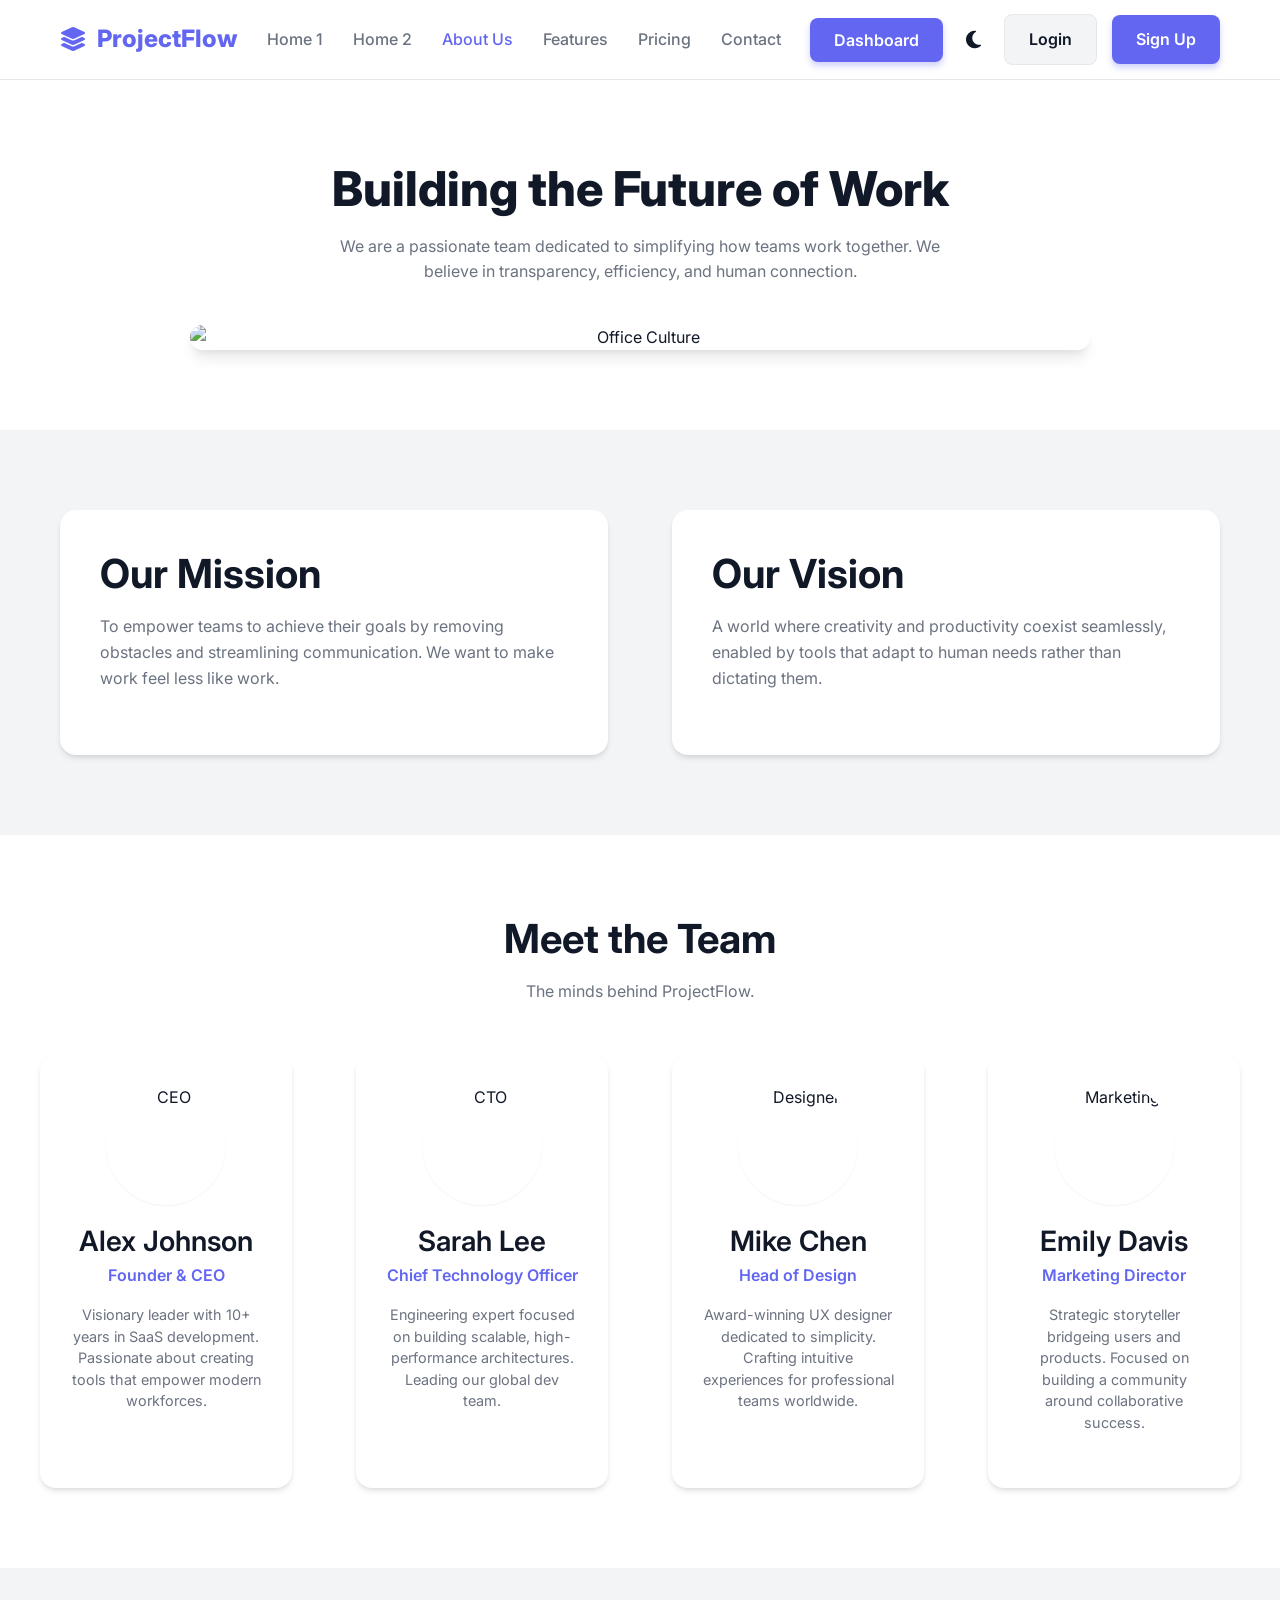
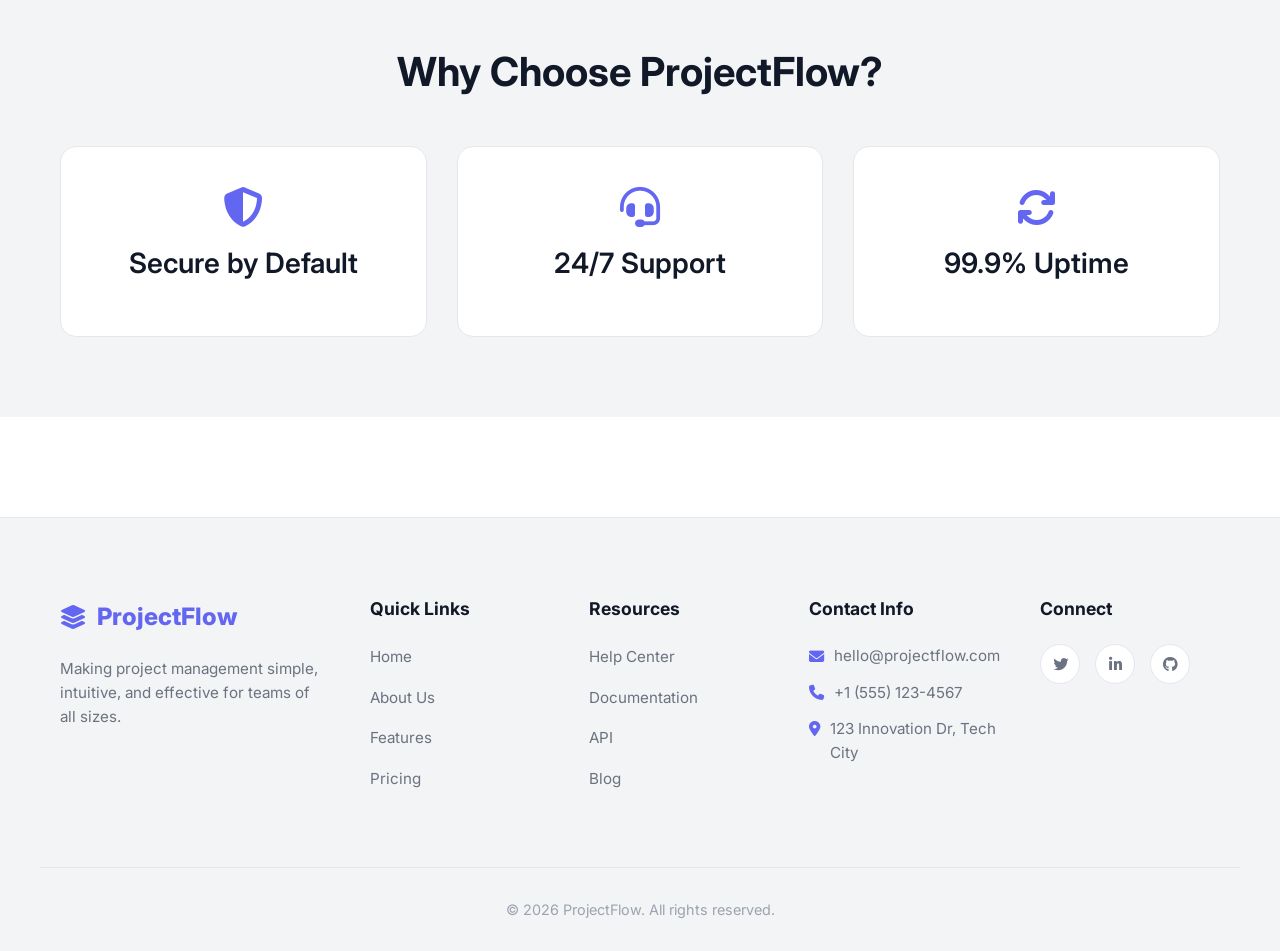
==== about.html @ 7b904e19 "first commit" ====
<!DOCTYPE html>
<html lang="en">

<head>
    <meta charset="UTF-8">
    <meta name="viewport" content="width=device-width, initial-scale=1.0">
    <title>ProjectFlow - About Us</title>
    <link rel="icon" type="image/svg+xml" href="favicon.svg">
    <link rel="stylesheet" href="assets/css/style.css">
    <link rel="stylesheet" href="https://cdnjs.cloudflare.com/ajax/libs/font-awesome/6.4.0/css/all.min.css">
</head>

<body>

    <!-- Header -->
    <header>
        <div class="container nav-container">
            <a href="index.html" class="logo">
                <i class="fas fa-layer-group"></i> ProjectFlow
            </a>

            <nav>
                <ul class="nav-menu">
                    <li><a href="index.html" class="nav-link">Home 1</a></li>
                    <li><a href="home-2.html" class="nav-link">Home 2</a></li>
                    <li><a href="about.html" class="nav-link active">About Us</a></li>
                    <li><a href="features.html" class="nav-link">Features</a></li>
                    <li><a href="pricing.html" class="nav-link">Pricing</a></li>
                    <li><a href="contact.html" class="nav-link">Contact</a></li>
                    <li class="mobile-only"><a href="user-dashboard.html" class="nav-link">Dashboard</a></li>
                    <li class="mobile-only"><a href="login.html" class="nav-link">Login</a></li>
                    <li class="mobile-only"><a href="signup.html" class="nav-link">Sign Up</a></li>
                </ul>
            </nav>

            <div class="nav-right">
                <div class="dropdown">
                    <button class="btn btn-primary dashboard-btn"> Dashboard </button>
                    <div class="dropdown-menu">
                        <a href="user-dashboard.html" class="dropdown-item">User Dashboard</a>
                        <a href="admin-dashboard.html" class="dropdown-item">Admin Dashboard</a>
                    </div>
                </div>
                <button class="theme-toggle"><i class="fas fa-moon"></i></button>
                <a href="login.html" class="btn btn-secondary">Login</a>
                <a href="signup.html" class="btn btn-primary">Sign Up</a>
                <button class="mobile-menu-btn" style="display: none;"><i class="fas fa-bars"></i></button>
            </div>
        </div>
    </header>

    <!-- Intro -->
    <section class="section-padding container text-center">
        <h1>Building the Future of Work</h1>
        <p style="max-width: 600px; margin: 0 auto 40px;">We are a passionate team dedicated to simplifying how teams
            work together. We believe in transparency, efficiency, and human connection.</p>
        <div style="padding: 0 20px;">
            <img src="https://images.unsplash.com/photo-1522202176988-66273c2fd55f?auto=format&fit=crop&q=80&w=1000"
                alt="Office Culture" class="about-hero-img">
        </div>
    </section>

    <!-- Mission & Vision -->
    <section class="section-padding" style="background-color: var(--bg-surface);">
        <div class="container grid gap-3" style="grid-template-columns: repeat(auto-fit, minmax(300px, 1fr));">
            <div class="about-card">
                <h2>Our Mission</h2>
                <p>To empower teams to achieve their goals by removing obstacles and streamlining communication. We want
                    to make work feel less like work.</p>
            </div>
            <div class="about-card">
                <h2>Our Vision</h2>
                <p>A world where creativity and productivity coexist seamlessly, enabled by tools that adapt to human
                    needs rather than dictating them.</p>
            </div>
        </div>
    </section>

    <!-- Team Section -->
    <section class="section-padding container">
        <div class="text-center" style="margin-bottom: 50px;">
            <h2>Meet the Team</h2>
            <p>The minds behind ProjectFlow.</p>
        </div>
        <div class="grid gap-3" style="grid-template-columns: repeat(auto-fit, minmax(250px, 1fr));">
            <!-- Alex -->
            <div class="team-card">
                <img src="https://images.unsplash.com/photo-1507003211169-0a1dd7228f2d?auto=format&fit=crop&q=80&w=300"
                    alt="CEO">
                <h3>Alex Johnson</h3>
                <span class="role">Founder & CEO</span>
                <p class="bio">Visionary leader with 10+ years in SaaS development. Passionate about creating tools that
                    empower modern workforces.</p>
            </div>
            <!-- Sarah -->
            <div class="team-card">
                <img src="https://images.unsplash.com/photo-1494790108377-be9c29b29330?auto=format&fit=crop&q=80&w=300"
                    alt="CTO">
                <h3>Sarah Lee</h3>
                <span class="role">Chief Technology Officer</span>
                <p class="bio">Engineering expert focused on building scalable, high-performance architectures. Leading
                    our global dev team.</p>
            </div>
            <!-- Mike -->
            <div class="team-card">
                <img src="https://images.unsplash.com/photo-1500648767791-00dcc994a43e?auto=format&fit=crop&q=80&w=300"
                    alt="Designer">
                <h3>Mike Chen</h3>
                <span class="role">Head of Design</span>
                <p class="bio">Award-winning UX designer dedicated to simplicity. Crafting intuitive experiences for
                    professional teams worldwide.</p>
            </div>
            <!-- Emily -->
            <div class="team-card">
                <img src="https://images.unsplash.com/photo-1438761681033-6461ffad8d80?auto=format&fit=crop&q=80&w=300"
                    alt="Marketing">
                <h3>Emily Davis</h3>
                <span class="role">Marketing Director</span>
                <p class="bio">Strategic storyteller bridgeing users and products. Focused on building a community
                    around collaborative success.</p>
            </div>
        </div>
    </section>

    <!-- Why Choose Us -->
    <section class="section-padding" style="background-color: var(--bg-surface);">
        <div class="container text-center">
            <h2>Why Choose ProjectFlow?</h2>
            <div class="features-grid">
                <div class="feature-card">
                    <i class="fas fa-shield-alt feature-icon"></i>
                    <h3>Secure by Default</h3>
                </div>
                <div class="feature-card">
                    <i class="fas fa-headset feature-icon"></i>
                    <h3>24/7 Support</h3>
                </div>
                <div class="feature-card">
                    <i class="fas fa-sync feature-icon"></i>
                    <h3>99.9% Uptime</h3>
                </div>
            </div>
        </div>
    </section>

    <!-- Footer -->
    <footer>
        <div class="container footer-content">
            <!-- 1. Brand Section -->
            <div class="footer-brand">
                <a href="index.html" class="logo">
                    <i class="fas fa-layer-group"></i> ProjectFlow
                </a>
                <p>Making project management simple, intuitive, and effective for teams of all sizes.</p>
            </div>
            <!-- 2. Quick Links -->
            <div class="footer-links">
                <h4>Quick Links</h4>
                <ul>
                    <li><a href="index.html">Home</a></li>
                    <li><a href="about.html">About Us</a></li>
                    <li><a href="features.html">Features</a></li>
                    <li><a href="pricing.html">Pricing</a></li>
                </ul>
            </div>
            <!-- 3. Resources -->
            <div class="footer-links">
                <h4>Resources</h4>
                <ul>
                    <li><a href="#">Help Center</a></li>
                    <li><a href="#">Documentation</a></li>
                    <li><a href="#">API</a></li>
                    <li><a href="#">Blog</a></li>
                </ul>
            </div>
            <!-- 4. Contact Info -->
            <div class="footer-links">
                <h4>Contact Info</h4>
                <ul style="list-style: none; padding: 0;">
                    <li
                        style="color: var(--text-muted); font-size: 0.95rem; margin-bottom: 12px; display: flex; align-items: center; gap: 10px;">
                        <i class="fas fa-envelope" style="color: var(--primary-color);"></i> hello@projectflow.com
                    </li>
                    <li
                        style="color: var(--text-muted); font-size: 0.95rem; margin-bottom: 12px; display: flex; align-items: center; gap: 10px;">
                        <i class="fas fa-phone" style="color: var(--primary-color);"></i> +1 (555) 123-4567
                    </li>
                    <li
                        style="color: var(--text-muted); font-size: 0.95rem; display: flex; align-items: flex-start; gap: 10px;">
                        <i class="fas fa-map-marker-alt" style="color: var(--primary-color); margin-top: 4px;"></i> 123
                        Innovation Dr, Tech City
                    </li>
                </ul>
            </div>
            <!-- 5. Social Icons -->
            <div class="footer-links">
                <h4>Connect</h4>
                <div class="social-icons">
                    <a href="#" class="social-icon"><i class="fab fa-twitter"></i></a>
                    <a href="#" class="social-icon"><i class="fab fa-linkedin-in"></i></a>
                    <a href="#" class="social-icon"><i class="fab fa-github"></i></a>
                </div>
            </div>
        </div>
        <div class="container copyright">
            &copy; 2026 ProjectFlow. All rights reserved.
        </div>
    </footer>

    <script src="assets/js/script.js"></script>
</body>

</html>
---- assets/css/style.css ----
/* Google Fonts */
@import url('https://fonts.googleapis.com/css2?family=Inter:wght@300;400;500;600;700;800&display=swap');

:root {
    /* Light Theme Variables */
    --primary-color: #6366f1;
    /* Indigo */
    --primary-hover: #4f46e5;
    --secondary-color: #ec4899;
    /* Pink */
    --accent-color: #8b5cf6;
    /* Violet */

    --bg-body: #ffffff;
    --bg-surface: #f3f4f6;
    --bg-card: #ffffff;
    --bg-input: #f9fafb;

    --text-main: #111827;
    --text-muted: #6b7280;
    --text-light: #9ca3af;

    --border-color: #e5e7eb;
    --shadow-sm: 0 1px 2px 0 rgba(0, 0, 0, 0.05);
    --shadow-md: 0 4px 6px -1px rgba(0, 0, 0, 0.1), 0 2px 4px -1px rgba(0, 0, 0, 0.06);
    --shadow-lg: 0 10px 15px -3px rgba(0, 0, 0, 0.1), 0 4px 6px -2px rgba(0, 0, 0, 0.05);

    --transition-speed: 0.3s;

    /* Kanban Colors */
    --kanban-col-1: #e0e7ff;
    /* Todo */
    --kanban-col-2: #fef3c7;
    /* In Progress */
    --kanban-col-3: #d1fae5;
    /* Done */
    --tag-bg: #e5e7eb;
}

[data-theme="dark"] {
    /* Dark Theme Variables */
    --bg-body: #0f172a;
    /* Slate 900 */
    --bg-surface: #1e293b;
    /* Slate 800 */
    --bg-card: #1e293b;
    --bg-input: #334155;

    --text-main: #f3f4f6;
    --text-muted: #94a3b8;
    --text-light: #64748b;

    --border-color: #334155;

    --kanban-col-1: #312e81;
    --kanban-col-2: #78350f;
    --kanban-col-3: #064e3b;
    --tag-bg: #374151;
}

/* Global Reset */
* {
    margin: 0;
    padding: 0;
    box-sizing: border-box;
}

body {
    font-family: 'Inter', sans-serif;
    background-color: --bg-body;
    /* Fallback */
    background-color: var(--bg-body);
    color: var(--text-main);
    line-height: 1.6;
    transition: background-color var(--transition-speed), color var(--transition-speed);
    overflow-x: hidden;
}

a {
    text-decoration: none;
    color: inherit;
    transition: color var(--transition-speed);
}

ul {
    list-style: none;
}

button {
    cursor: pointer;
    font-family: inherit;
    border: none;
    background: none;
}

/* Utilities */
.container {
    max-width: 1200px;
    margin: 0 auto;
    padding: 0 20px;
}

.section-padding {
    padding: 80px 0;
}

.text-center {
    text-align: center;
}

.flex {
    display: flex;
}

.justify-between {
    justify-content: space-between;
}

.items-center {
    align-items: center;
}

.grid {
    display: grid;
}

.gap-1 {
    gap: 1rem;
}

.gap-2 {
    gap: 2rem;
}

.gap-3 {
    gap: 4rem;
}

.flex-center {
    display: flex;
    justify-content: center;
    align-items: center;
}

.gap-2 {
    gap: 2rem;
}

/* Typography */
h1,
h2,
h3,
h4,
h5,
h6 {
    line-height: 1.2;
    margin-bottom: 1rem;
    color: var(--text-main);
}

h1 {
    font-size: 3rem;
    font-weight: 800;
}

h2 {
    font-size: 2.5rem;
    font-weight: 700;
}

h3 {
    font-size: 1.75rem;
    font-weight: 600;
}

p {
    color: var(--text-muted);
    margin-bottom: 1.5rem;
}

/* Buttons */
.btn {
    display: inline-block;
    padding: 12px 24px;
    border-radius: 8px;
    font-weight: 600;
    transition: all var(--transition-speed);
    font-size: 1rem;
}

.btn-primary {
    background-color: var(--primary-color);
    color: white;
    box-shadow: 0 4px 6px rgba(99, 102, 241, 0.3);
}

.btn-primary:hover {
    background-color: var(--primary-hover);
    transform: translateY(-2px);
    box-shadow: 0 6px 12px rgba(99, 102, 241, 0.4);
}

.btn-secondary {
    background-color: var(--bg-surface);
    color: var(--text-main);
    border: 1px solid var(--border-color);
}

.btn-secondary:hover {
    background-color: var(--border-color);
    transform: translateY(-2px);
}

.btn-outline {
    border: 2px solid var(--primary-color);
    color: var(--primary-color);
}

.btn-outline:hover {
    background-color: var(--primary-color);
    color: white;
}

/* Header */
header {
    position: sticky;
    top: 0;
    z-index: 1000;
    background-color: rgba(255, 255, 255, 0.8);
    backdrop-filter: blur(10px);
    border-bottom: 1px solid var(--border-color);
    height: 80px;
    display: flex;
    align-items: center;
}

[data-theme="dark"] header {
    background-color: rgba(15, 23, 42, 0.8);
}

.nav-container {
    display: flex;
    justify-content: space-between;
    align-items: center;
    width: 100%;
}

.logo {
    font-size: 1.5rem;
    font-weight: 800;
    color: var(--primary-color);
    display: flex;
    align-items: center;
    gap: 10px;
}

.nav-menu {
    display: flex;
    gap: 30px;
}

.nav-link {
    font-weight: 500;
    color: var(--text-muted);
    position: relative;
}

.nav-link:hover,
.nav-link.active {
    color: var(--primary-color);
}

.nav-right {
    display: flex;
    align-items: center;
    gap: 15px;
}

/* Dashboard Dropdown */
.dropdown {
    position: relative;
}

.dropdown-menu {
    position: absolute;
    top: 100%;
    right: 0;
    width: 200px;
    background-color: var(--bg-card);
    border: 1px solid var(--border-color);
    border-radius: 8px;
    box-shadow: var(--shadow-lg);
    opacity: 0;
    visibility: hidden;
    transform: translateY(10px);
    transition: all var(--transition-speed);
    padding: 10px 0;
    z-index: 10;
}

.dropdown.active .dropdown-menu {
    opacity: 1;
    visibility: visible;
    transform: translateY(0);
}

.dropdown-item {
    display: block;
    padding: 10px 20px;
    color: var(--text-main);
    transition: background-color 0.2s;
}

.dropdown-item:hover {
    background-color: var(--bg-surface);
    color: var(--primary-color);
}

/* Theme Toggle */
.theme-toggle {
    font-size: 1.25rem;
    padding: 8px;
    border-radius: 50%;
    color: var(--text-main);
    transition: background-color 0.2s;
}

.theme-toggle:hover {
    background-color: var(--bg-surface);
}

/* Hero Section */
.hero {
    padding: 100px 0 60px;
    display: flex;
    align-items: center;
    gap: 60px;
    min-height: 80vh;
}

.hero-content {
    flex: 1;
}

.hero-cta {
    margin-top: 30px;
}

.hero-content.text-center .hero-cta {
    display: flex;
    justify-content: center;
}

.hero-content h1 span {
    color: var(--primary-color);
    background: linear-gradient(135deg, var(--primary-color), var(--secondary-color));
    -webkit-background-clip: text;
    background-clip: text;
    -webkit-text-fill-color: transparent;
}

.hero-image {
    flex: 1;
    text-align: center;
    position: relative;
}

.hero-image img {
    max-width: 100%;
    height: auto;
    border-radius: 20px;
    box-shadow: var(--shadow-lg);
    animation: float 6s ease-in-out infinite;
}

@keyframes float {
    0% {
        transform: translateY(0px);
    }

    50% {
        transform: translateY(-20px);
    }

    100% {
        transform: translateY(0px);
    }
}

/* Kanban Demo */
.kanban-preview {
    background-color: var(--bg-surface);
    padding: 80px 0;
}

.kanban-board {
    display: grid;
    grid-template-columns: repeat(3, 1fr);
    gap: 20px;
    margin-top: 40px;
}

.kanban-col {
    background-color: var(--bg-card);
    padding: 20px;
    border-radius: 12px;
    box-shadow: var(--shadow-md);
}

.kanban-header {
    display: flex;
    justify-content: space-between;
    align-items: center;
    margin-bottom: 20px;
    padding-bottom: 10px;
    border-bottom: 2px solid var(--border-color);
}

.col-title {
    font-weight: 700;
    text-transform: uppercase;
    font-size: 0.85rem;
    letter-spacing: 1px;
}

.kanban-card {
    background-color: var(--bg-body);
    padding: 15px;
    border-radius: 8px;
    margin-bottom: 15px;
    box-shadow: var(--shadow-sm);
    cursor: grab;
    transition: all 0.2s;
    border: 1px solid var(--border-color);
}

.kanban-card:hover {
    transform: translateY(-3px);
    box-shadow: var(--shadow-md);
}

.card-tag {
    display: inline-block;
    font-size: 0.75rem;
    padding: 4px 8px;
    border-radius: 4px;
    background-color: var(--tag-bg);
    color: var(--text-muted);
    margin-bottom: 8px;
}

/* Features Section */
.features-grid {
    display: grid;
    grid-template-columns: repeat(auto-fit, minmax(300px, 1fr));
    gap: 30px;
    margin-top: 50px;
}

.feature-card {
    background-color: var(--bg-card);
    padding: 40px;
    border-radius: 16px;
    border: 1px solid var(--border-color);
    transition: all var(--transition-speed);
}

.feature-card:hover {
    transform: translateY(-10px);
    box-shadow: var(--shadow-lg);
    border-color: var(--primary-color);
}

.feature-icon {
    font-size: 2.5rem;
    margin-bottom: 20px;
    color: var(--primary-color);
}

/* Pricing Section */
.pricing-grid {
    display: grid;
    grid-template-columns: repeat(auto-fit, minmax(250px, 1fr));
    gap: 30px;
    margin-top: 50px;
}

.pricing-card {
    background-color: var(--bg-card);
    padding: 40px;
    border-radius: 16px;
    border: 1px solid var(--border-color);
    text-align: center;
    transition: all var(--transition-speed);
    position: relative;
}

.pricing-card.popular {
    border: 2px solid var(--primary-color);
    transform: scale(1.05);
}

.popular-badge {
    position: absolute;
    top: -12px;
    left: 50%;
    transform: translateX(-50%);
    background-color: var(--primary-color);
    color: white;
    padding: 4px 12px;
    border-radius: 20px;
    font-size: 0.8rem;
    font-weight: 600;
}

.price {
    font-size: 3rem;
    font-weight: 800;
    margin: 20px 0;
    color: var(--text-main);
}

.price span {
    font-size: 1rem;
    font-weight: 400;
    color: var(--text-muted);
}

.plan-features {
    margin: 30px 0;
    text-align: left;
}

.plan-features li {
    margin-bottom: 15px;
    display: flex;
    align-items: center;
    gap: 10px;
    color: var(--text-muted);
}

.check-icon {
    color: var(--primary-color);
    font-weight: bold;
}

/* Footer */
footer {
    background-color: var(--bg-surface);
    padding: 80px 0 30px;
    margin-top: 100px;
    border-top: 1px solid var(--border-color);
}

.footer-content {
    display: grid;
    grid-template-columns: 1.5fr repeat(4, 1fr);
    gap: 40px;
    margin-bottom: 60px;
    align-items: start;
}

.footer-brand p {
    margin-top: 20px;
    font-size: 0.95rem;
    line-height: 1.6;
    color: var(--text-muted);
}

.footer-links h4 {
    margin-bottom: 25px;
    color: var(--text-main);
    font-weight: 700;
    font-size: 1.1rem;
}

.footer-links ul {
    list-style: none;
    padding: 0;
}

.footer-links li {
    margin-bottom: 15px;
}

.footer-links a {
    color: var(--text-muted);
    font-size: 0.95rem;
    transition: color 0.2s;
    text-decoration: none;
}

.footer-links a:hover {
    color: var(--primary-color);
}

.social-icons {
    display: flex;
    gap: 15px;
}

.social-icon {
    width: 40px;
    height: 40px;
    border-radius: 50%;
    background-color: var(--bg-card);
    display: flex;
    align-items: center;
    justify-content: center;
    color: var(--text-muted);
    transition: all 0.3s ease;
    border: 1px solid var(--border-color);
    font-size: 1.2rem;
    text-decoration: none;
}

.social-icon:hover {
    background-color: var(--primary-color);
    color: white;
    transform: scale(1.1);
    border-color: var(--primary-color);
}

.copyright {
    text-align: center;
    padding-top: 30px;
    border-top: 1px solid var(--border-color);
    color: var(--text-light);
    font-size: 0.9rem;
}

/* Back to Top Button */
.back-to-top {
    position: fixed;
    bottom: 30px;
    right: 30px;
    width: 50px;
    height: 50px;
    background-color: var(--primary-color);
    color: white;
    border-radius: 50%;
    display: flex;
    align-items: center;
    justify-content: center;
    font-size: 1.25rem;
    box-shadow: var(--shadow-lg);
    cursor: pointer;
    opacity: 0;
    visibility: hidden;
    transition: all 0.3s ease;
    z-index: 999;
}

.back-to-top.active {
    opacity: 1;
    visibility: visible;
    transform: translateY(0);
}

.back-to-top:hover {
    background-color: var(--primary-hover);
    transform: translateY(-5px);
}

/* Authentication Pages */
.auth-page {
    height: 100vh;
    display: flex;
    align-items: center;
    justify-content: center;
    background-color: var(--bg-surface);
    overflow: hidden;
}

.auth-card {
    background-color: var(--bg-card);
    padding: 30px 40px;
    border-radius: 16px;
    box-shadow: var(--shadow-lg);
    width: 100%;
    max-width: 420px;
}

.auth-form .form-group {
    margin-bottom: 15px;
}

.auth-form label {
    display: block;
    margin-bottom: 8px;
    font-weight: 500;
    color: var(--text-main);
}

.auth-form input {
    width: 100%;
    padding: 12px;
    border-radius: 8px;
    border: 1px solid var(--border-color);
    background-color: var(--bg-input);
    color: var(--text-main);
}

.auth-form input:focus {
    outline: none;
    border-color: var(--primary-color);
    box-shadow: 0 0 0 3px rgba(99, 102, 241, 0.1);
}

/* Dashboard Sidebar Layout */
.dashboard-layout {
    display: flex;
    min-height: 100vh;
}

.sidebar {
    width: 260px;
    background-color: var(--bg-card);
    border-right: 1px solid var(--border-color);
    padding: 20px;
    display: flex;
    flex-direction: column;
    position: fixed;
    height: 100%;
    left: 0;
    top: 0;
}

.main-content {
    flex: 1;
    margin-left: 260px;
    padding: 30px;
    background-color: var(--bg-surface);
}

.sidebar-menu {
    margin-top: 40px;
}

.dashboard-section {
    display: none;
    animation: fadeIn 0.3s ease-out;
}

.dashboard-section.active {
    display: block;
}

.sidebar-link {
    display: flex;
    align-items: center;
    gap: 12px;
    padding: 12px 16px;
    border-radius: 8px;
    color: var(--text-muted);
    font-weight: 500;
    margin-bottom: 5px;
}

.sidebar-link.active,
.sidebar-link:hover {
    background-color: var(--bg-surface);
    color: var(--primary-color);
}

/* Responsive Header & Navigation */
@media (max-width: 968px) {
    .nav-menu {
        position: fixed;
        top: 80px;
        left: 0;
        width: 100%;
        height: calc(100vh - 80px);
        background-color: var(--bg-card);
        flex-direction: column;
        align-items: center;
        justify-content: center;
        padding: 20px;
        gap: 10px;
        z-index: 1000;
        display: none;
        overflow: hidden;
    }

    .nav-menu.active {
        display: flex;
    }

    .nav-menu li {
        width: 100%;
        text-align: center;
    }

    .nav-link {
        font-size: 1.1rem;
        padding: 8px 0;
        display: block;
        width: 100%;
    }

    .mobile-menu-btn {
        display: flex !important;
        font-size: 1.5rem;
        color: var(--text-main);
        order: 3;
        padding: 5px;
        z-index: 1001;
    }

    .nav-right .btn,
    .nav-right .dropdown {
        display: none;
    }

    /* Ensure theme toggle stays visible and correctly ordered */
    .nav-right .theme-toggle {
        display: block !important;
        order: 2;
    }

    .nav-menu .mobile-only {
        display: block !important;
    }

    body.menu-open {
        overflow: hidden;
    }
}

@media (max-width: 768px) {
    .nav-menu {
        gap: 15px;
        padding-top: 30px;
    }

    .hero-content {
        padding-right: 0;
        text-align: center;
        margin-bottom: 40px;
    }

    .kanban-board {
        grid-template-columns: 1fr;
    }

    .footer-content {
        grid-template-columns: 1fr;
    }

    .dashboard-layout {
        flex-direction: column;
    }

    .sidebar {
        width: 100%;
        height: auto;
        position: relative;
    }

    .main-content {
        margin-left: 0;
    }
}

.mobile-only {
    display: none;
}

/* Utility Animations */
.fade-in {
    animation: fadeIn 0.5s ease-in;
}

@keyframes fadeIn {
    from {
        opacity: 0;
        transform: translateY(20px);
    }

    to {
        opacity: 1;
        transform: translateY(0);
    }
}

/* About Us Specific Styles */
.about-hero-img {
    max-width: 900px;
    height: auto;
    max-height: 450px;
    object-fit: cover;
    margin: 40px auto 0;
    border-radius: 20px;
    box-shadow: var(--shadow-lg);
    display: block;
}

.about-card {
    background-color: var(--bg-card);
    padding: 40px;
    border-radius: 16px;
    box-shadow: var(--shadow-md);
    transition: transform 0.3s, box-shadow 0.3s;
    height: 100%;
}

.about-card:hover {
    transform: translateY(-5px);
    box-shadow: var(--shadow-lg);
}

.team-card {
    background-color: var(--bg-card);
    padding: 30px;
    border-radius: 16px;
    box-shadow: var(--shadow-md);
    text-align: center;
    transition: transform 0.3s, box-shadow 0.3s;
    height: 100%;
    display: flex;
    flex-direction: column;
    align-items: center;
}

.team-card:hover {
    transform: translateY(-5px);
    box-shadow: var(--shadow-lg);
}

.team-card img {
    width: 120px;
    height: 120px;
    border-radius: 50%;
    object-fit: cover;
    margin-bottom: 20px;
    box-shadow: var(--shadow-sm);
}

.team-card h3 {
    margin-bottom: 5px;
}

.team-card .role {
    color: var(--primary-color);
    font-weight: 600;
    margin-bottom: 15px;
    display: block;
}

.team-card .bio {
    font-size: 0.9rem;
    color: var(--text-muted);
    line-height: 1.5;
}

/* CTA Box */
.cta-box {
    background: linear-gradient(135deg, var(--primary-color), var(--secondary-color));
    color: white;
    padding: 60px 40px;
    border-radius: 24px;
    text-align: center;
    margin-top: 80px;
    box-shadow: 0 20px 40px rgba(99, 102, 241, 0.2);
}

.cta-box h2 {
    color: white;
    margin-bottom: 20px;
    font-size: 2.5rem;
}

.cta-box p {
    color: rgba(255, 255, 255, 0.9);
    max-width: 600px;
    margin: 0 auto 30px;
    font-size: 1.1rem;
}

.cta-box .btn-white {
    background-color: white;
    color: var(--primary-color);
    border: none;
}

.cta-box .btn-white:hover {
    background-color: #f8fafc;
    transform: translateY(-2px);
    box-shadow: 0 10px 20px rgba(0, 0, 0, 0.1);
}

/* Contact Page Social Icons */
.contact-social-icon {
    width: 45px;
    height: 45px;
    background-color: var(--bg-surface);
    border: 1px solid var(--border-color);
    border-radius: 50%;
    display: flex;
    align-items: center;
    justify-content: center;
    font-size: 1.2rem;
    color: var(--text-muted);
    transition: all 0.3s ease;
    cursor: pointer;
}

.contact-social-icon:hover {
    transform: translateY(-5px);
    color: white;
}

.contact-social-icon.facebook:hover {
    background-color: #1877F2;
    border-color: #1877F2;
}

.contact-social-icon.instagram:hover {
    background-color: #E4405F;
    border-color: #E4405F;
}

.contact-social-icon.youtube:hover {
    background-color: #FF0000;
    border-color: #FF0000;
}

.contact-social-icon.linkedin:hover {
    background-color: #0A66C2;
    border-color: #0A66C2;
}

/* Auth Enhancements */
.password-wrapper {
    position: relative;
}

.password-wrapper input {
    padding-right: 45px;
}

.toggle-password {
    position: absolute;
    right: 15px;
    top: 50%;
    transform: translateY(-50%);
    cursor: pointer;
    color: var(--text-muted);
    transition: color 0.2s;
}

.toggle-password:hover {
    color: var(--primary-color);
}

.social-separator {
    display: flex;
    align-items: center;
    text-align: center;
    margin: 25px 0;
    color: var(--text-muted);
    font-size: 0.85rem;
}

.social-separator::before,
.social-separator::after {
    content: '';
    flex: 1;
    border-bottom: 1px solid var(--border-color);
}

.social-separator:not(:empty)::before {
    margin-right: .75rem;
}

.social-separator:not(:empty)::after {
    margin-left: .75rem;
}

.social-login-group {
    display: flex;
    justify-content: center;
    gap: 20px;
}

.social-btn {
    width: 45px;
    height: 45px;
    border-radius: 50%;
    border: 1px solid var(--border-color);
    display: flex;
    align-items: center;
    justify-content: center;
    font-size: 1.25rem;
    background: var(--bg-card);
    color: var(--text-main);
    transition: all 0.2s;
    cursor: pointer;
}

.social-btn:hover {
    transform: translateY(-2px);
    box-shadow: var(--shadow-md);
    border-color: var(--primary-color);
    color: var(--primary-color);
}

.social-btn.google:hover {
    color: #DB4437;
    border-color: #DB4437;
}

.social-btn.facebook:hover {
    color: #4267B2;
    border-color: #4267B2;
}

button:disabled {
    opacity: 0.5;
    cursor: not-allowed;
    transform: none !important;
}

/* Checkbox Alignment Fix */
.checkbox-group {
    display: flex;
    align-items: center;
    gap: 10px;
    cursor: pointer;
    font-weight: 400;
    color: var(--text-muted);
}

.checkbox-group input[type="checkbox"] {
    width: 16px;
    height: 16px;
    margin: 0;
    flex-shrink: 0;
}

.checkbox-group span {
    font-size: 0.9rem;
    white-space: nowrap;
}

@media (max-width: 480px) {
    .auth-page {
        overflow: auto;
        height: auto;
        min-height: 100vh;
        padding: 40px 0;
    }

    .checkbox-group span {
        white-space: normal;
    }
}
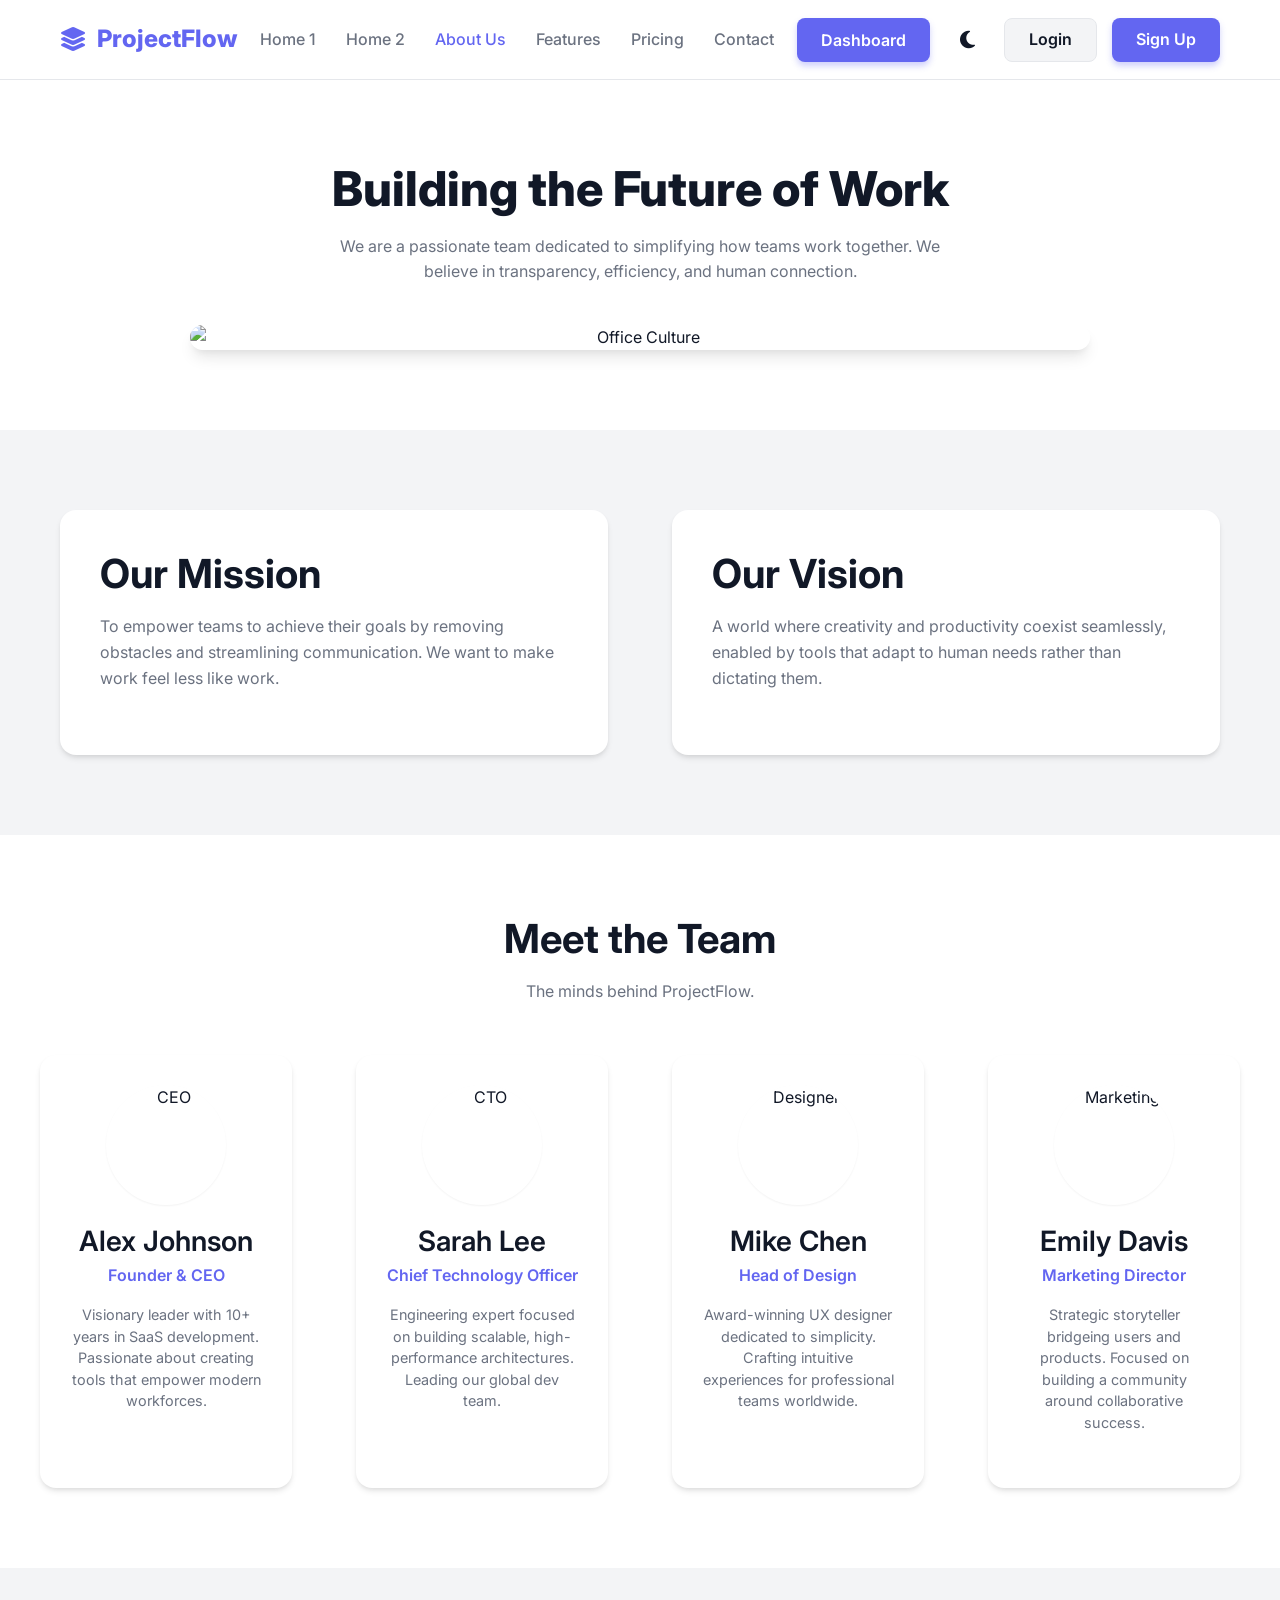
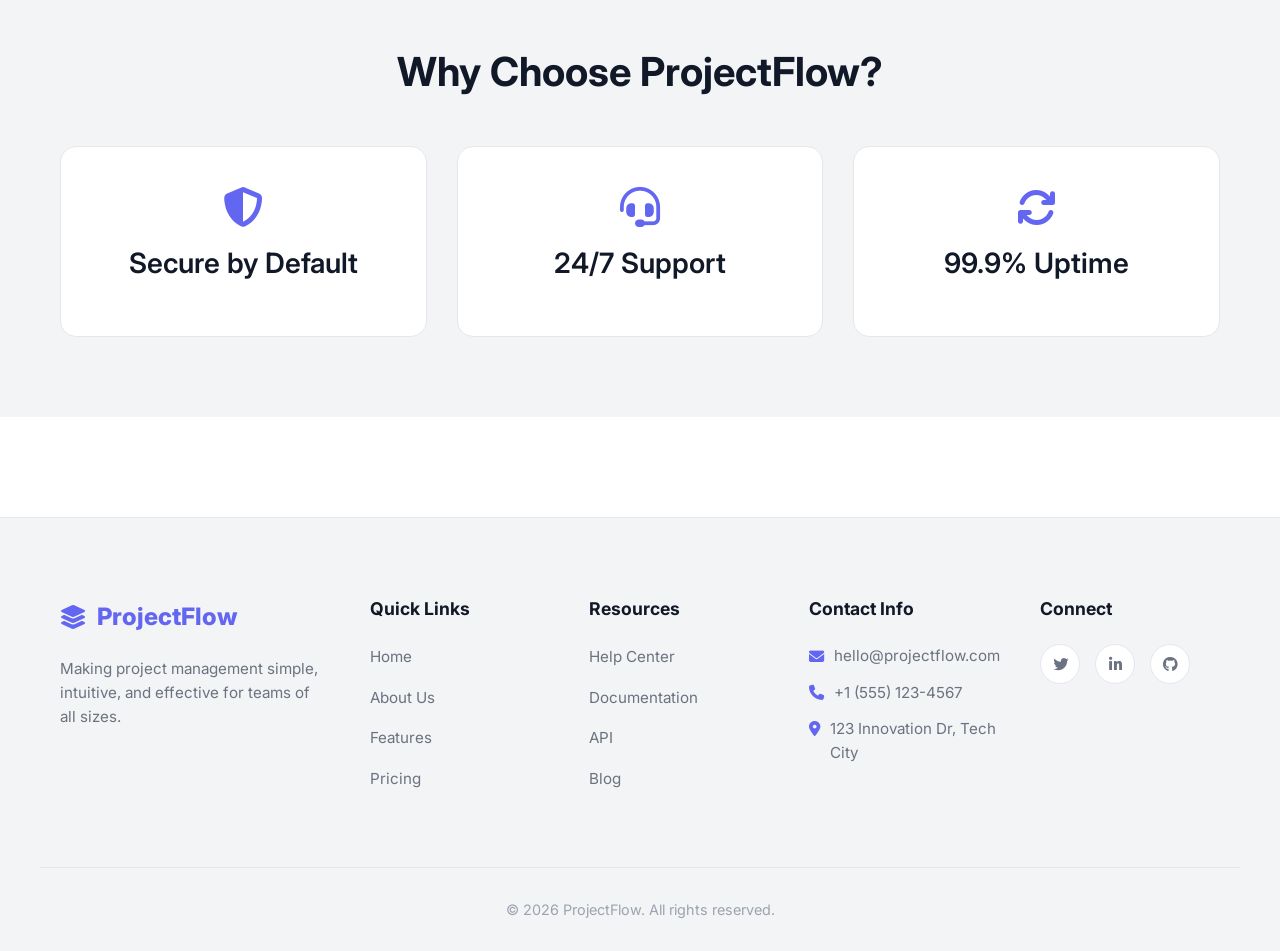
==== commit 33ad7a2b: "align" ====
--- a/about.html
+++ b/about.html
@@ -50,11 +50,11 @@
     </header>
 
     <!-- Intro -->
-    <section class="section-padding container text-center">
+    <section class="section-padding container text-center reveal-up">
         <h1>Building the Future of Work</h1>
         <p style="max-width: 600px; margin: 0 auto 40px;">We are a passionate team dedicated to simplifying how teams
             work together. We believe in transparency, efficiency, and human connection.</p>
-        <div style="padding: 0 20px;">
+        <div style="padding: 0 20px;" class="reveal-up reveal-delay-2">
             <img src="https://images.unsplash.com/photo-1522202176988-66273c2fd55f?auto=format&fit=crop&q=80&w=1000"
                 alt="Office Culture" class="about-hero-img">
         </div>
@@ -62,13 +62,13 @@
 
     <!-- Mission & Vision -->
     <section class="section-padding" style="background-color: var(--bg-surface);">
-        <div class="container grid gap-3" style="grid-template-columns: repeat(auto-fit, minmax(300px, 1fr));">
-            <div class="about-card">
+        <div class="container grid gap-3" style="grid-template-columns: repeat(auto-fit, minmax(250px, 1fr));">
+            <div class="about-card reveal-left">
                 <h2>Our Mission</h2>
                 <p>To empower teams to achieve their goals by removing obstacles and streamlining communication. We want
                     to make work feel less like work.</p>
             </div>
-            <div class="about-card">
+            <div class="about-card reveal-right">
                 <h2>Our Vision</h2>
                 <p>A world where creativity and productivity coexist seamlessly, enabled by tools that adapt to human
                     needs rather than dictating them.</p>
@@ -84,7 +84,7 @@
         </div>
         <div class="grid gap-3" style="grid-template-columns: repeat(auto-fit, minmax(250px, 1fr));">
             <!-- Alex -->
-            <div class="team-card">
+            <div class="team-card reveal-up reveal-delay-1">
                 <img src="https://images.unsplash.com/photo-1507003211169-0a1dd7228f2d?auto=format&fit=crop&q=80&w=300"
                     alt="CEO">
                 <h3>Alex Johnson</h3>
@@ -93,7 +93,7 @@
                     empower modern workforces.</p>
             </div>
             <!-- Sarah -->
-            <div class="team-card">
+            <div class="team-card reveal-up reveal-delay-2">
                 <img src="https://images.unsplash.com/photo-1494790108377-be9c29b29330?auto=format&fit=crop&q=80&w=300"
                     alt="CTO">
                 <h3>Sarah Lee</h3>
@@ -102,7 +102,7 @@
                     our global dev team.</p>
             </div>
             <!-- Mike -->
-            <div class="team-card">
+            <div class="team-card reveal-up reveal-delay-3">
                 <img src="https://images.unsplash.com/photo-1500648767791-00dcc994a43e?auto=format&fit=crop&q=80&w=300"
                     alt="Designer">
                 <h3>Mike Chen</h3>
@@ -111,7 +111,7 @@
                     professional teams worldwide.</p>
             </div>
             <!-- Emily -->
-            <div class="team-card">
+            <div class="team-card reveal-up reveal-delay-4">
                 <img src="https://images.unsplash.com/photo-1438761681033-6461ffad8d80?auto=format&fit=crop&q=80&w=300"
                     alt="Marketing">
                 <h3>Emily Davis</h3>
@@ -125,17 +125,17 @@
     <!-- Why Choose Us -->
     <section class="section-padding" style="background-color: var(--bg-surface);">
         <div class="container text-center">
-            <h2>Why Choose ProjectFlow?</h2>
+            <h2 class="reveal-up">Why Choose ProjectFlow?</h2>
             <div class="features-grid">
-                <div class="feature-card">
+                <div class="feature-card reveal-up reveal-delay-1">
                     <i class="fas fa-shield-alt feature-icon"></i>
                     <h3>Secure by Default</h3>
                 </div>
-                <div class="feature-card">
+                <div class="feature-card reveal-up reveal-delay-2">
                     <i class="fas fa-headset feature-icon"></i>
                     <h3>24/7 Support</h3>
                 </div>
-                <div class="feature-card">
+                <div class="feature-card reveal-up reveal-delay-3">
                     <i class="fas fa-sync feature-icon"></i>
                     <h3>99.9% Uptime</h3>
                 </div>
--- a/assets/css/style.css
+++ b/assets/css/style.css
@@ -65,10 +65,18 @@
     box-sizing: border-box;
 }
 
+img {
+    max-width: 100%;
+    height: auto;
+    display: block;
+}
+
+html {
+    scroll-behavior: smooth;
+}
+
 body {
     font-family: 'Inter', sans-serif;
-    background-color: --bg-body;
-    /* Fallback */
     background-color: var(--bg-body);
     color: var(--text-main);
     line-height: 1.6;
@@ -180,12 +188,16 @@
 
 /* Buttons */
 .btn {
-    display: inline-block;
-    padding: 12px 24px;
+    display: inline-flex;
+    align-items: center;
+    justify-content: center;
+    padding: 0 24px;
+    height: 44px;
     border-radius: 8px;
     font-weight: 600;
     transition: all var(--transition-speed);
     font-size: 1rem;
+    white-space: nowrap;
 }
 
 .btn-primary {
@@ -292,8 +304,9 @@
     box-shadow: var(--shadow-lg);
     opacity: 0;
     visibility: hidden;
-    transform: translateY(10px);
-    transition: all var(--transition-speed);
+    transform: translateY(10px) scale(0.95);
+    transform-origin: top right;
+    transition: all 0.3s cubic-bezier(0.4, 0, 0.2, 1);
     padding: 10px 0;
     z-index: 10;
 }
@@ -301,7 +314,7 @@
 .dropdown.active .dropdown-menu {
     opacity: 1;
     visibility: visible;
-    transform: translateY(0);
+    transform: translateY(0) scale(1);
 }
 
 .dropdown-item {
@@ -319,7 +332,11 @@
 /* Theme Toggle */
 .theme-toggle {
     font-size: 1.25rem;
-    padding: 8px;
+    width: 44px;
+    height: 44px;
+    display: inline-flex;
+    align-items: center;
+    justify-content: center;
     border-radius: 50%;
     color: var(--text-main);
     transition: background-color 0.2s;
@@ -342,12 +359,14 @@
     flex: 1;
 }
 
+/* Hero CTA Buttons */
 .hero-cta {
     margin-top: 30px;
+    display: flex;
+    gap: 15px;
 }
 
 .hero-content.text-center .hero-cta {
-    display: flex;
     justify-content: center;
 }
 
@@ -405,6 +424,9 @@
     padding: 20px;
     border-radius: 12px;
     box-shadow: var(--shadow-md);
+    height: 100%;
+    display: flex;
+    flex-direction: column;
 }
 
 .kanban-header {
@@ -432,6 +454,14 @@
     cursor: grab;
     transition: all 0.2s;
     border: 1px solid var(--border-color);
+    display: flex;
+    flex-direction: column;
+    justify-content: space-between;
+    min-height: 140px;
+}
+
+.kanban-card:last-child {
+    margin-bottom: 0;
 }
 
 .kanban-card:hover {
@@ -452,7 +482,7 @@
 /* Features Section */
 .features-grid {
     display: grid;
-    grid-template-columns: repeat(auto-fit, minmax(300px, 1fr));
+    grid-template-columns: repeat(auto-fit, minmax(250px, 1fr));
     gap: 30px;
     margin-top: 50px;
 }
@@ -463,6 +493,7 @@
     border-radius: 16px;
     border: 1px solid var(--border-color);
     transition: all var(--transition-speed);
+    text-align: center;
 }
 
 .feature-card:hover {
@@ -539,6 +570,12 @@
     color: var(--text-muted);
 }
 
+/* Support for centered lists */
+.text-center .plan-features {
+    display: inline-block;
+    text-align: left;
+}
+
 .check-icon {
     color: var(--primary-color);
     font-weight: bold;
@@ -614,11 +651,13 @@
     text-decoration: none;
 }
 
-.social-icon:hover {
+/* Increased specificity to override .footer-links a:hover */
+.social-icons .social-icon:hover {
     background-color: var(--primary-color);
     color: white;
     transform: scale(1.1);
     border-color: var(--primary-color);
+    box-shadow: 0 0 15px rgba(99, 102, 241, 0.4);
 }
 
 .copyright {
@@ -793,17 +832,23 @@
 
     .nav-link {
         font-size: 1.1rem;
-        padding: 8px 0;
-        display: block;
+        padding: 0;
+        display: flex;
+        align-items: center;
+        justify-content: center;
         width: 100%;
+        height: 44px;
     }
 
     .mobile-menu-btn {
         display: flex !important;
+        align-items: center;
+        justify-content: center;
         font-size: 1.5rem;
         color: var(--text-main);
         order: 3;
-        padding: 5px;
+        width: 44px;
+        height: 44px;
         z-index: 1001;
     }
 
@@ -833,6 +878,34 @@
         padding-top: 30px;
     }
 
+    .hero-cta {
+        flex-wrap: wrap;
+        justify-content: center;
+    }
+
+    h1 {
+        font-size: 2.5rem;
+    }
+
+    .section-padding {
+        padding: 50px 0;
+    }
+
+    .section-padding {
+        padding: 50px 0;
+    }
+
+    .hero {
+        flex-direction: column;
+        text-align: center;
+        padding-top: 120px;
+    }
+
+    .hero-image {
+        width: 100%;
+        margin-top: 20px;
+    }
+
     .hero-content {
         padding-right: 0;
         text-align: center;
@@ -860,6 +933,22 @@
     .main-content {
         margin-left: 0;
     }
+
+    /* Home 2 Feature Section Centering */
+    .section-padding .grid>div {
+        text-align: center;
+    }
+
+    .plan-features {
+        display: inline-block;
+        text-align: left;
+        margin: 20px auto;
+    }
+
+    /* Ensure ordered items (images) have spacing */
+    .section-padding .grid>div img {
+        margin-bottom: 20px;
+    }
 }
 
 .mobile-only {
@@ -885,6 +974,7 @@
 
 /* About Us Specific Styles */
 .about-hero-img {
+    width: 100%;
     max-width: 900px;
     height: auto;
     max-height: 450px;
@@ -1151,7 +1241,160 @@
         padding: 40px 0;
     }
 
+    .features-grid {
+        gap: 20px;
+    }
+
+    .gap-3 {
+        gap: 2rem;
+    }
+
+    .feature-card {
+        padding: 25px;
+    }
+
     .checkbox-group span {
         white-space: normal;
     }
+}
+
+/* --- Animations --- */
+
+/* Entrance Animations */
+@keyframes fadeInLeft {
+    from {
+        opacity: 0;
+        transform: translateX(-50px);
+    }
+
+    to {
+        opacity: 1;
+        transform: translateX(0);
+    }
+}
+
+@keyframes fadeInRight {
+    from {
+        opacity: 0;
+        transform: translateX(50px);
+    }
+
+    to {
+        opacity: 1;
+        transform: translateX(0);
+    }
+}
+
+@keyframes fadeInUp {
+    from {
+        opacity: 0;
+        transform: translateY(30px);
+    }
+
+    to {
+        opacity: 1;
+        transform: translateY(0);
+    }
+}
+
+/* Specific Revelation Classes */
+.reveal {
+    opacity: 0;
+    transition: all 0.8s ease-out;
+}
+
+.reveal.active {
+    opacity: 1;
+}
+
+.reveal-left {
+    opacity: 0;
+    transform: translateX(-50px);
+    transition: all 0.8s ease-out;
+}
+
+.reveal-left.active {
+    opacity: 1;
+    transform: translateX(0);
+}
+
+.reveal-right {
+    opacity: 0;
+    transform: translateX(50px);
+    transition: all 0.8s ease-out;
+}
+
+.reveal-right.active {
+    opacity: 1;
+    transform: translateX(0);
+}
+
+.reveal-up {
+    opacity: 0;
+    transform: translateY(30px);
+    transition: all 0.8s ease-out;
+}
+
+.reveal-up.active {
+    opacity: 1;
+    transform: translateY(0);
+}
+
+/* Popup Animations */
+@keyframes popupOpen {
+    from {
+        opacity: 0;
+        transform: translate(-50%, -60%) scale(0.9);
+    }
+
+    to {
+        opacity: 1;
+        transform: translate(-50%, -50%) scale(1);
+    }
+}
+
+@keyframes popupClose {
+    from {
+        opacity: 1;
+        transform: translate(-50%, -50%) scale(1);
+    }
+
+    to {
+        opacity: 0;
+        transform: translate(-50%, -40%) scale(0.9);
+    }
+}
+
+@keyframes zoomIn {
+    from {
+        opacity: 0;
+        transform: scale(0.95);
+    }
+
+    to {
+        opacity: 1;
+        transform: scale(1);
+    }
+}
+
+/* Modal specific (if not using translate -50%) */
+.modal-animate {
+    animation: zoomIn 0.3s ease-out forwards;
+}
+
+/* Staggered item delays */
+.reveal-delay-1 {
+    transition-delay: 0.1s;
+}
+
+.reveal-delay-2 {
+    transition-delay: 0.2s;
+}
+
+.reveal-delay-3 {
+    transition-delay: 0.3s;
+}
+
+.reveal-delay-4 {
+    transition-delay: 0.4s;
 }
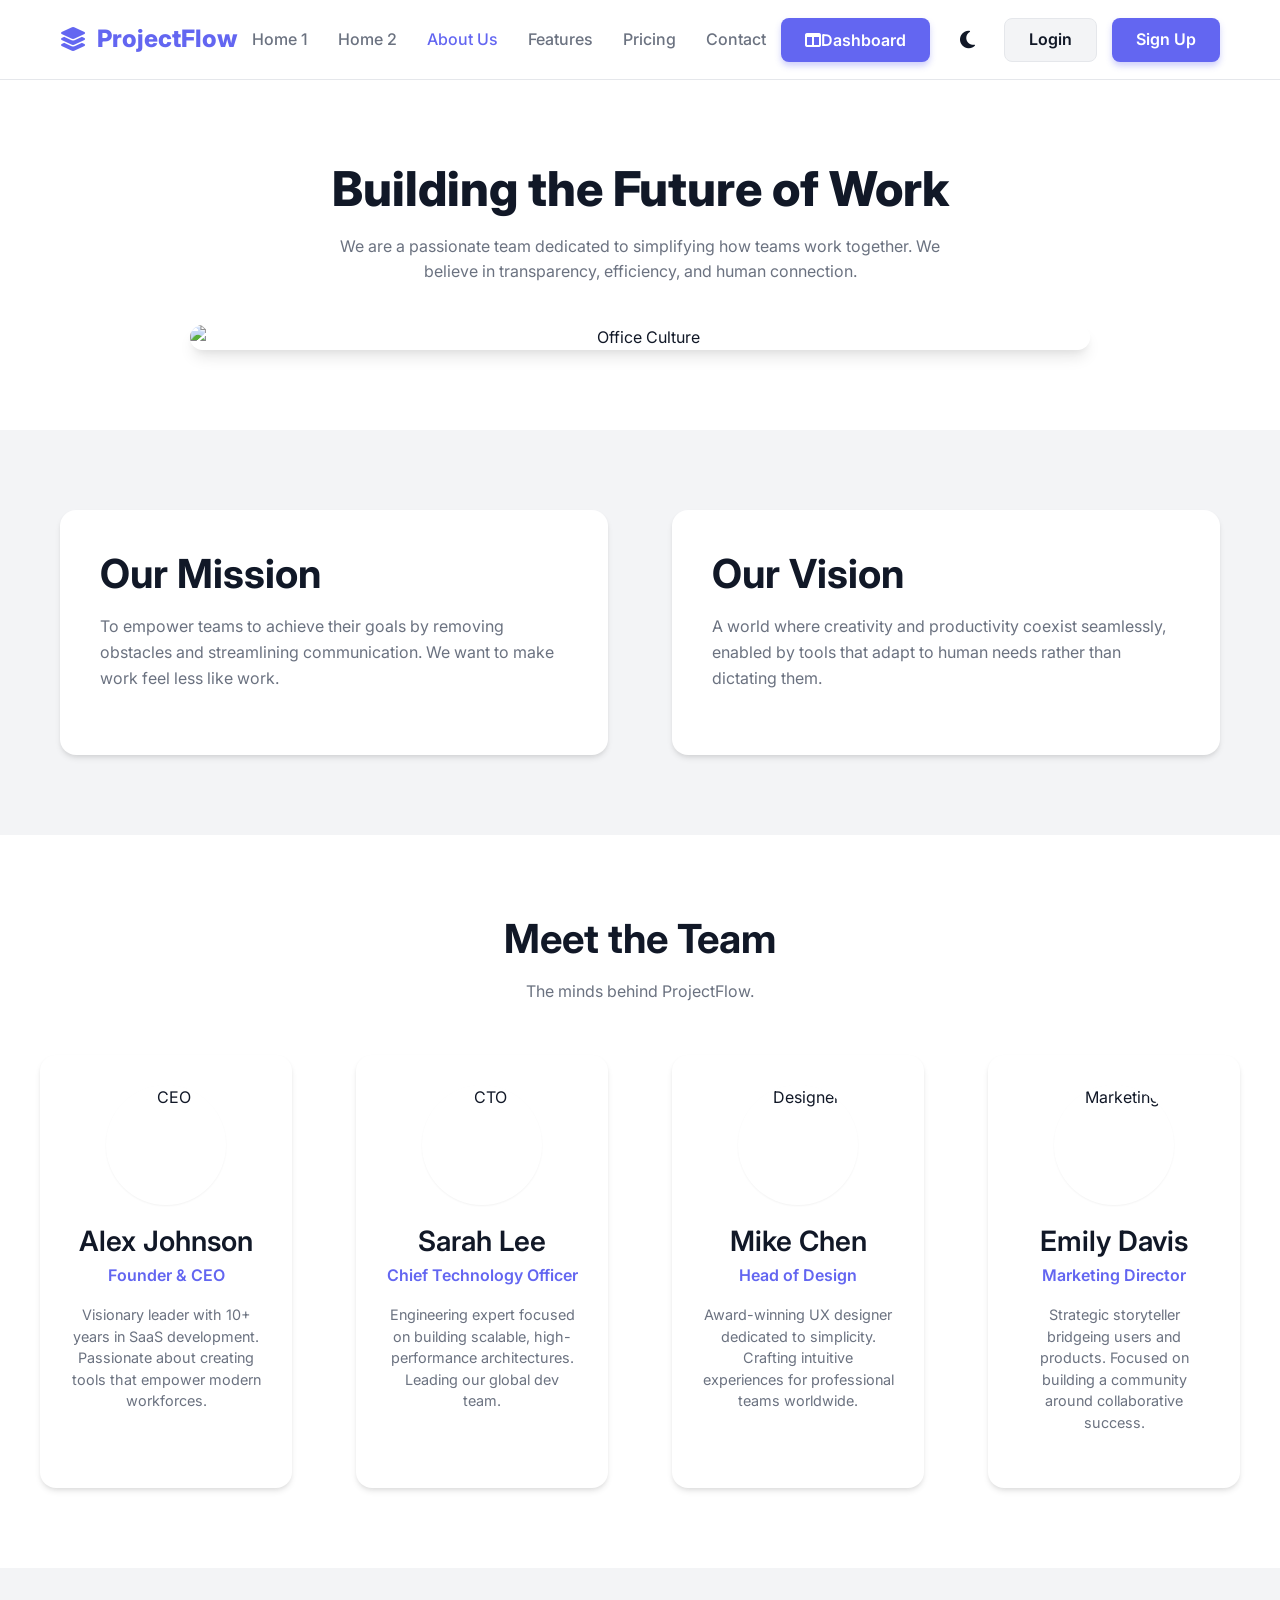
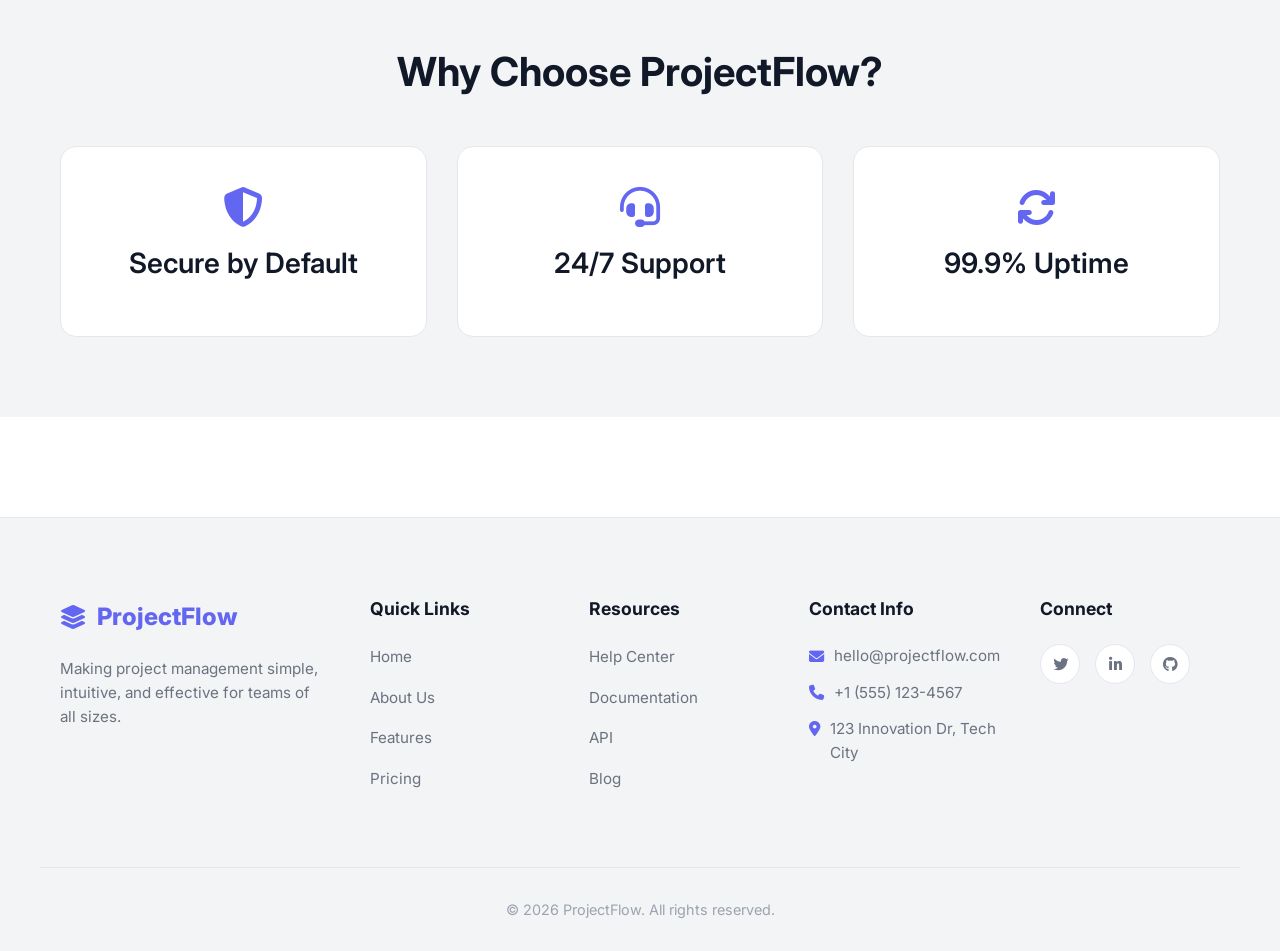
==== commit 34924f05: "hamburger" ====
--- a/about.html
+++ b/about.html
@@ -35,7 +35,9 @@
 
             <div class="nav-right">
                 <div class="dropdown">
-                    <button class="btn btn-primary dashboard-btn"> Dashboard </button>
+                    <button class="btn btn-primary dashboard-btn">
+                        <i class="fas fa-columns"></i> Dashboard
+                    </button>
                     <div class="dropdown-menu">
                         <a href="user-dashboard.html" class="dropdown-item">User Dashboard</a>
                         <a href="admin-dashboard.html" class="dropdown-item">Admin Dashboard</a>
--- a/assets/css/style.css
+++ b/assets/css/style.css
@@ -130,6 +130,10 @@
 
 .grid {
     display: grid;
+}
+
+.contact-layout {
+    grid-template-columns: 1fr 1fr;
 }
 
 .gap-1 {
@@ -703,12 +707,13 @@
 
 /* Authentication Pages */
 .auth-page {
-    height: 100vh;
+    min-height: 100vh;
     display: flex;
     align-items: center;
     justify-content: center;
     background-color: var(--bg-surface);
-    overflow: hidden;
+    overflow-y: auto;
+    padding: 40px 20px;
 }
 
 .auth-card {
@@ -803,7 +808,7 @@
 }
 
 /* Responsive Header & Navigation */
-@media (max-width: 968px) {
+@media (max-width: 1024px) {
     .nav-menu {
         position: fixed;
         top: 80px;
@@ -870,6 +875,86 @@
     body.menu-open {
         overflow: hidden;
     }
+
+    .dashboard-stats,
+    .dashboard-stats-admin {
+        grid-template-columns: repeat(2, 1fr);
+    }
+
+    /* Dashboard Layout for Tablet/Mobile */
+    .dashboard-layout {
+        display: block;
+    }
+
+    .sidebar {
+        width: 260px;
+        height: 100vh;
+        position: fixed;
+        left: -260px;
+        top: 0;
+        z-index: 1100;
+        transition: left 0.3s ease;
+        box-shadow: 5px 0 15px rgba(0, 0, 0, 0.1);
+        overflow-y: auto;
+        background-color: var(--bg-card);
+    }
+
+    .sidebar.active {
+        left: 0;
+    }
+
+    .main-content {
+        margin-left: 0 !important;
+        width: 100%;
+        padding: 20px;
+    }
+
+    #section-title {
+        font-size: 1.3rem;
+        white-space: nowrap;
+    }
+
+    .dashboard-header-container>div:first-child {
+        gap: 10px !important;
+    }
+
+    @media (max-width: 480px) {
+        #section-title {
+            font-size: 1.1rem;
+        }
+
+        .dashboard-header-container,
+        .dashboard-header-container>div:last-child {
+            gap: 10px !important;
+        }
+    }
+
+    /* Compact Dashboard Elements */
+    .kanban-col {
+        padding: 15px;
+    }
+
+    .kanban-col h1 {
+        font-size: 2rem;
+        margin-bottom: 0.5rem;
+    }
+
+    .kanban-col p {
+        font-size: 0.9rem;
+        margin-bottom: 0;
+    }
+
+    .kanban-header {
+        margin-bottom: 10px;
+    }
+
+    .col-title {
+        font-size: 1rem;
+    }
+
+    .mobile-only {
+        display: block !important;
+    }
 }
 
 @media (max-width: 768px) {
@@ -891,10 +976,6 @@
         padding: 50px 0;
     }
 
-    .section-padding {
-        padding: 50px 0;
-    }
-
     .hero {
         flex-direction: column;
         text-align: center;
@@ -906,6 +987,24 @@
         margin-top: 20px;
     }
 
+    /* Contact Mobile Layout */
+    .contact-layout {
+        grid-template-columns: 1fr;
+        text-align: center;
+        gap: 40px;
+    }
+
+    /* Target the contact detail rows (flex) */
+    .contact-layout .reveal-left>div>div {
+        flex-direction: column;
+        align-items: center;
+        justify-content: center;
+    }
+
+    .contact-socials {
+        justify-content: center;
+    }
+
     .hero-content {
         padding-right: 0;
         text-align: center;
@@ -920,18 +1019,9 @@
         grid-template-columns: 1fr;
     }
 
-    .dashboard-layout {
-        flex-direction: column;
-    }
-
-    .sidebar {
-        width: 100%;
-        height: auto;
-        position: relative;
-    }
-
-    .main-content {
-        margin-left: 0;
+    .dashboard-stats,
+    .dashboard-stats-admin {
+        grid-template-columns: 1fr;
     }
 
     /* Home 2 Feature Section Centering */
@@ -1397,4 +1487,37 @@
 
 .reveal-delay-4 {
     transition-delay: 0.4s;
+}
+
+/* Dashboard Mobile Sidebar Button */
+.dashboard-sidebar-btn {
+    font-size: 1.5rem;
+    color: var(--text-main);
+    background: none;
+    border: none;
+    cursor: pointer;
+    margin-right: 15px;
+    padding: 5px;
+}
+
+.dashboard-stats {
+    grid-template-columns: repeat(3, 1fr);
+}
+
+.dashboard-stats-admin {
+    grid-template-columns: repeat(4, 1fr);
+}
+
+.table-responsive {
+    overflow-x: auto;
+    -webkit-overflow-scrolling: touch;
+}
+
+/* Fix Follow Us Social Icons Alignment on Mobile */
+@media (max-width: 768px) {
+    .contact-layout .reveal-left>div>.contact-socials {
+        flex-direction: row !important;
+        justify-content: center;
+        gap: 15px;
+    }
 }
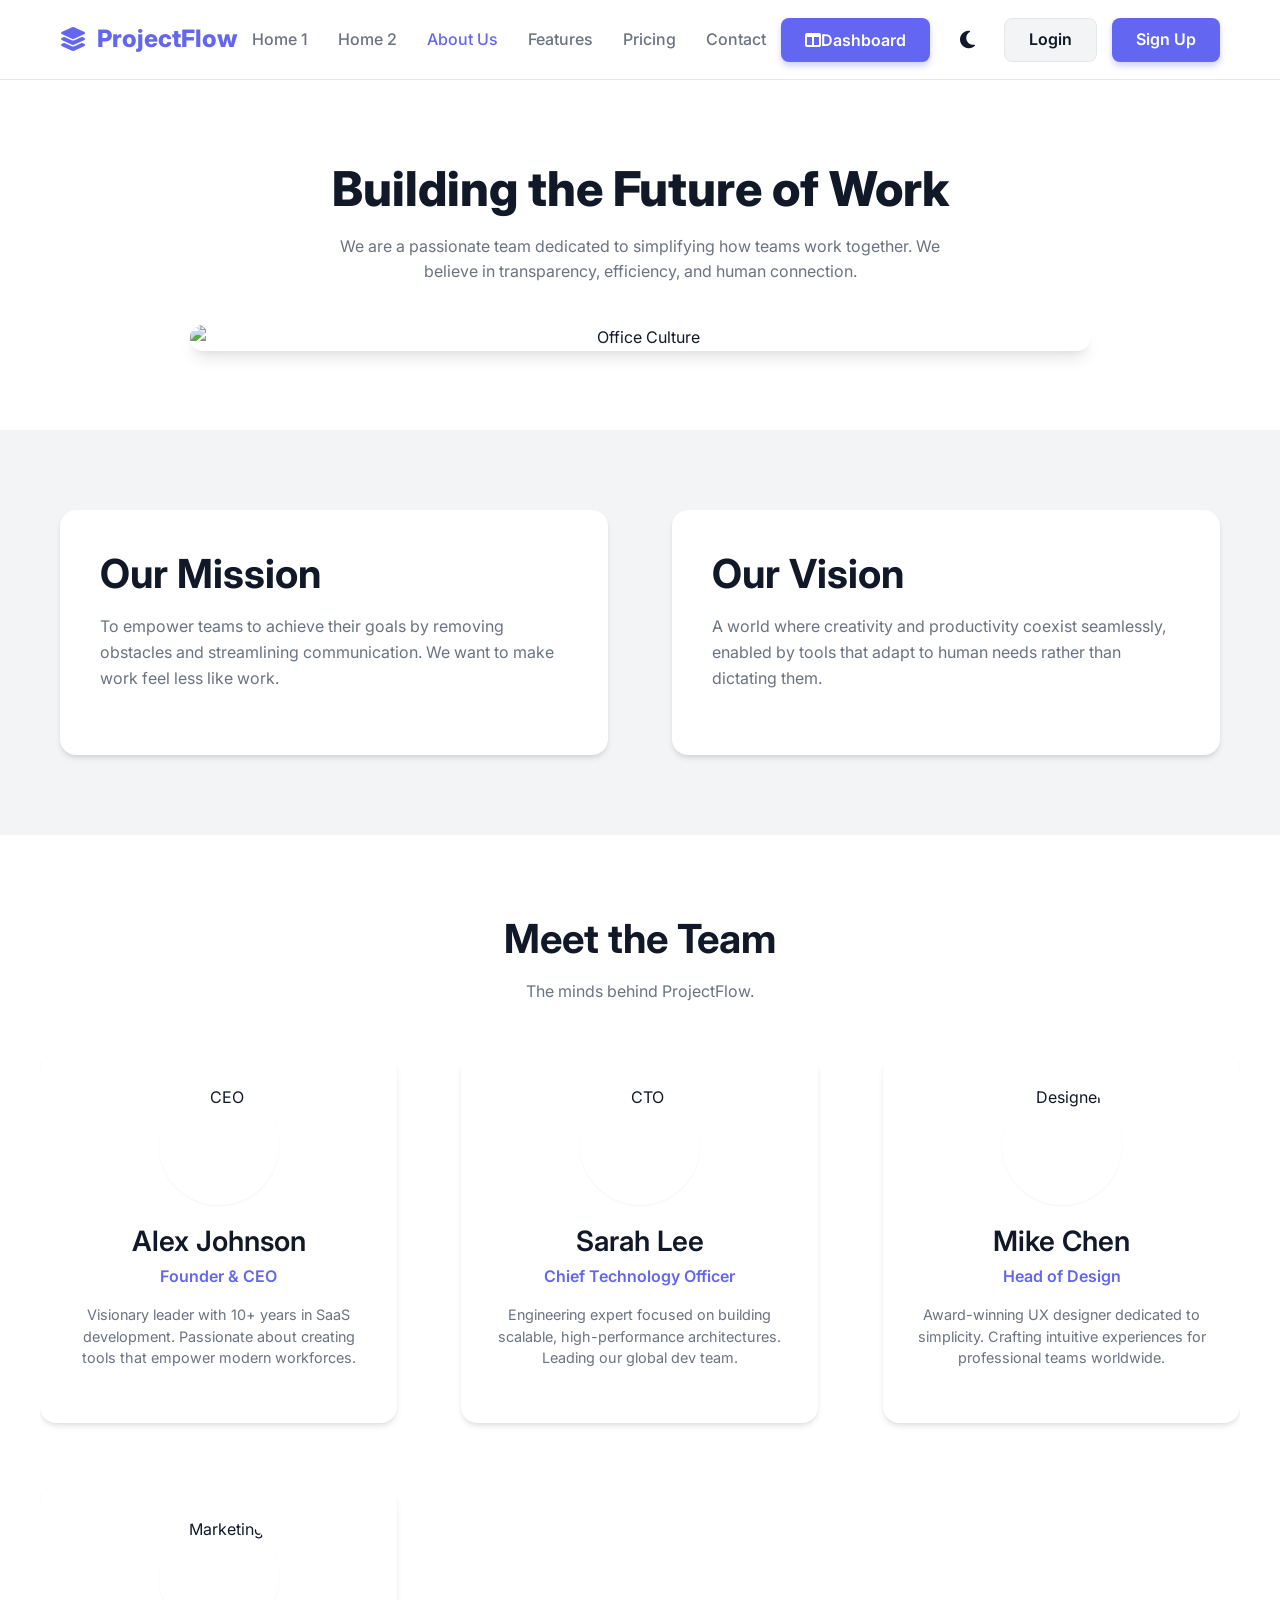
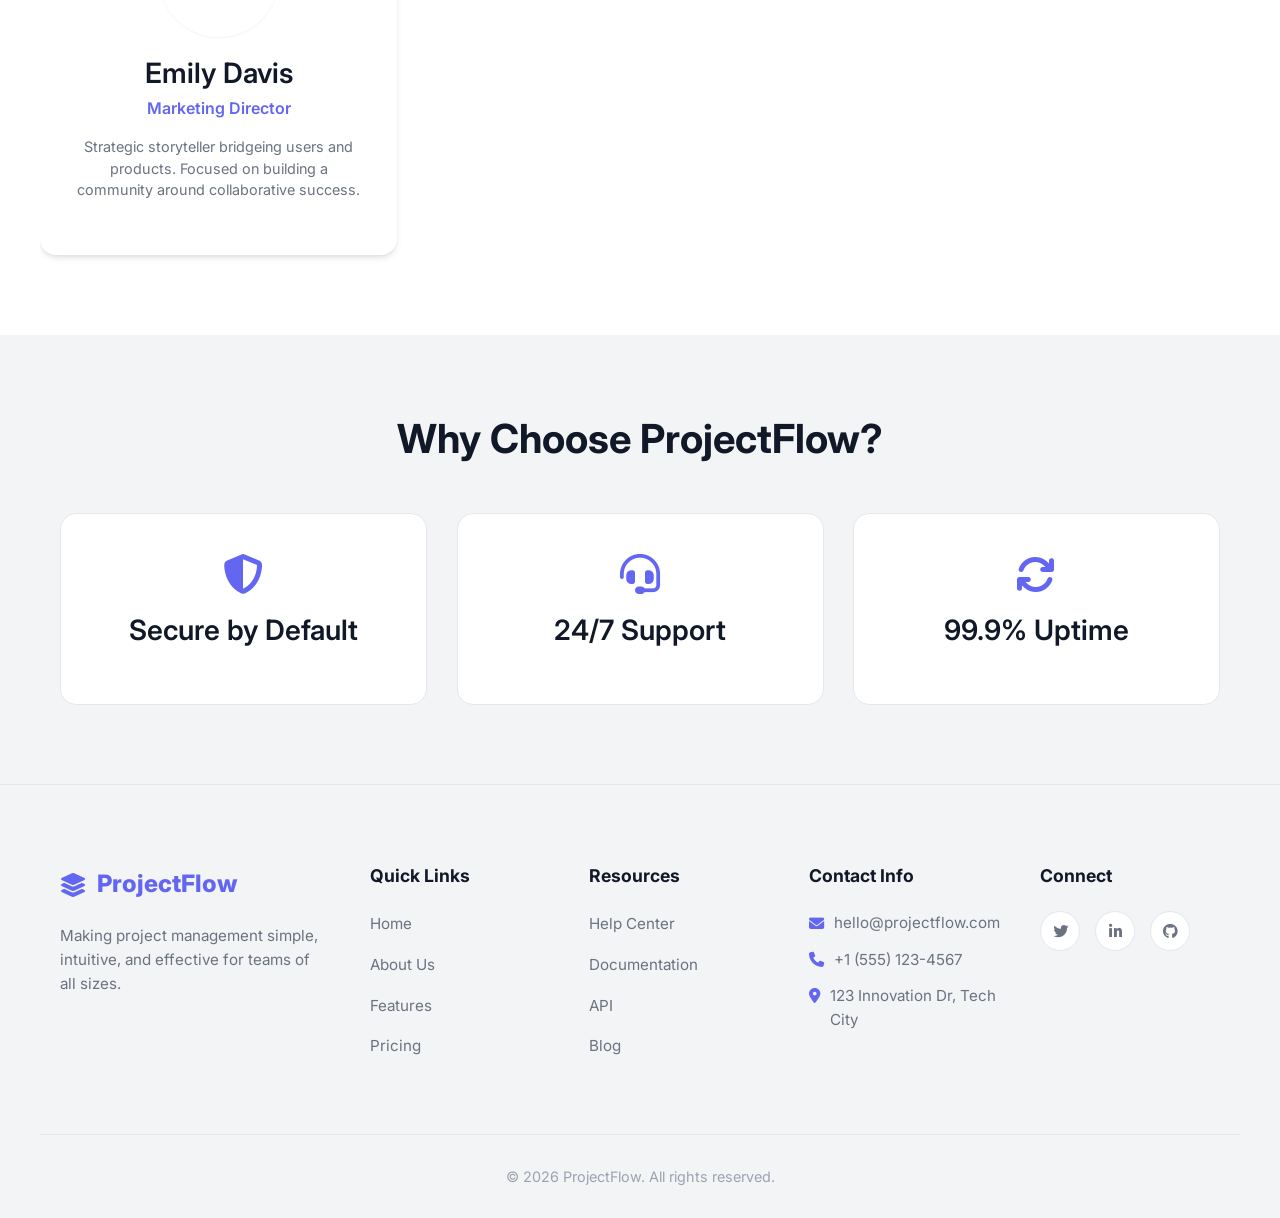
==== commit 41e5f2fe: "changes" ====
--- a/about.html
+++ b/about.html
@@ -64,7 +64,7 @@
 
     <!-- Mission & Vision -->
     <section class="section-padding" style="background-color: var(--bg-surface);">
-        <div class="container grid gap-3" style="grid-template-columns: repeat(auto-fit, minmax(250px, 1fr));">
+        <div class="container grid gap-3" style="grid-template-columns: repeat(auto-fit, minmax(280px, 1fr));">
             <div class="about-card reveal-left">
                 <h2>Our Mission</h2>
                 <p>To empower teams to achieve their goals by removing obstacles and streamlining communication. We want
@@ -84,7 +84,7 @@
             <h2>Meet the Team</h2>
             <p>The minds behind ProjectFlow.</p>
         </div>
-        <div class="grid gap-3" style="grid-template-columns: repeat(auto-fit, minmax(250px, 1fr));">
+        <div class="grid gap-3" style="grid-template-columns: repeat(auto-fit, minmax(280px, 1fr));">
             <!-- Alex -->
             <div class="team-card reveal-up reveal-delay-1">
                 <img src="https://images.unsplash.com/photo-1507003211169-0a1dd7228f2d?auto=format&fit=crop&q=80&w=300"
--- a/assets/css/style.css
+++ b/assets/css/style.css
@@ -71,8 +71,10 @@
     display: block;
 }
 
-html {
-    scroll-behavior: smooth;
+html,
+body {
+    overflow-x: hidden;
+    width: 100%;
 }
 
 body {
@@ -81,7 +83,6 @@
     color: var(--text-main);
     line-height: 1.6;
     transition: background-color var(--transition-speed), color var(--transition-speed);
-    overflow-x: hidden;
 }
 
 a {
@@ -110,6 +111,8 @@
 
 .section-padding {
     padding: 80px 0;
+    overflow: hidden;
+    /* Prevents reveal animations from causing horizontal scroll */
 }
 
 .text-center {
@@ -146,6 +149,18 @@
 
 .gap-3 {
     gap: 4rem;
+}
+
+@media (max-width: 1024px) {
+    .gap-3 {
+        gap: 2rem;
+    }
+}
+
+@media (max-width: 768px) {
+    .gap-3 {
+        gap: 1.5rem;
+    }
 }
 
 .flex-center {
@@ -423,6 +438,28 @@
     margin-top: 40px;
 }
 
+/* Dashboard Stats Grid Defaults */
+.dashboard-stats {
+    grid-template-columns: repeat(3, 1fr);
+}
+
+.dashboard-stats-admin {
+    grid-template-columns: repeat(4, 1fr);
+}
+
+.dashboard-stats .kanban-col h2,
+.dashboard-stats-admin .kanban-col h2 {
+    font-size: 2.25rem;
+    margin-bottom: 4px;
+}
+
+.dashboard-stats .kanban-col p,
+.dashboard-stats-admin .kanban-col p {
+    font-size: 0.95rem;
+    margin-bottom: 0;
+    color: var(--text-muted);
+}
+
 .kanban-col {
     background-color: var(--bg-card);
     padding: 20px;
@@ -504,6 +541,15 @@
     transform: translateY(-10px);
     box-shadow: var(--shadow-lg);
     border-color: var(--primary-color);
+}
+
+.testimonial-card {
+    display: flex;
+    flex-direction: column;
+}
+
+.testimonial-author {
+    margin-top: auto !important;
 }
 
 .feature-icon {
@@ -589,16 +635,21 @@
 footer {
     background-color: var(--bg-surface);
     padding: 80px 0 30px;
-    margin-top: 100px;
     border-top: 1px solid var(--border-color);
 }
 
 .footer-content {
     display: grid;
-    grid-template-columns: 1.5fr repeat(4, 1fr);
+    grid-template-columns: 2fr repeat(2, 1fr);
     gap: 40px;
     margin-bottom: 60px;
     align-items: start;
+}
+
+@media (min-width: 1024px) {
+    .footer-content {
+        grid-template-columns: 1.5fr repeat(4, 1fr);
+    }
 }
 
 .footer-brand p {
@@ -934,7 +985,8 @@
         padding: 15px;
     }
 
-    .kanban-col h1 {
+    .kanban-col h1,
+    .kanban-col h2 {
         font-size: 2rem;
         margin-bottom: 0.5rem;
     }
@@ -942,6 +994,14 @@
     .kanban-col p {
         font-size: 0.9rem;
         margin-bottom: 0;
+        line-height: 1.2;
+    }
+
+    .dashboard-stats .kanban-col,
+    .dashboard-stats-admin .kanban-col {
+        text-align: center;
+        align-items: center;
+        justify-content: center;
     }
 
     .kanban-header {
@@ -1082,6 +1142,8 @@
     box-shadow: var(--shadow-md);
     transition: transform 0.3s, box-shadow 0.3s;
     height: 100%;
+    width: 100%;
+    box-sizing: border-box;
 }
 
 .about-card:hover {
@@ -1100,6 +1162,14 @@
     display: flex;
     flex-direction: column;
     align-items: center;
+    width: 100%;
+    box-sizing: border-box;
+}
+
+@media (max-width: 480px) {
+    .team-card {
+        padding: 20px;
+    }
 }
 
 .team-card:hover {
@@ -1336,7 +1406,11 @@
     }
 
     .gap-3 {
-        gap: 2rem;
+        gap: 1rem;
+    }
+
+    .grid {
+        grid-template-columns: 1fr !important;
     }
 
     .feature-card {
@@ -1423,6 +1497,7 @@
     opacity: 0;
     transform: translateY(30px);
     transition: all 0.8s ease-out;
+    will-change: transform, opacity;
 }
 
 .reveal-up.active {
@@ -1500,14 +1575,6 @@
     padding: 5px;
 }
 
-.dashboard-stats {
-    grid-template-columns: repeat(3, 1fr);
-}
-
-.dashboard-stats-admin {
-    grid-template-columns: repeat(4, 1fr);
-}
-
 .table-responsive {
     overflow-x: auto;
     -webkit-overflow-scrolling: touch;
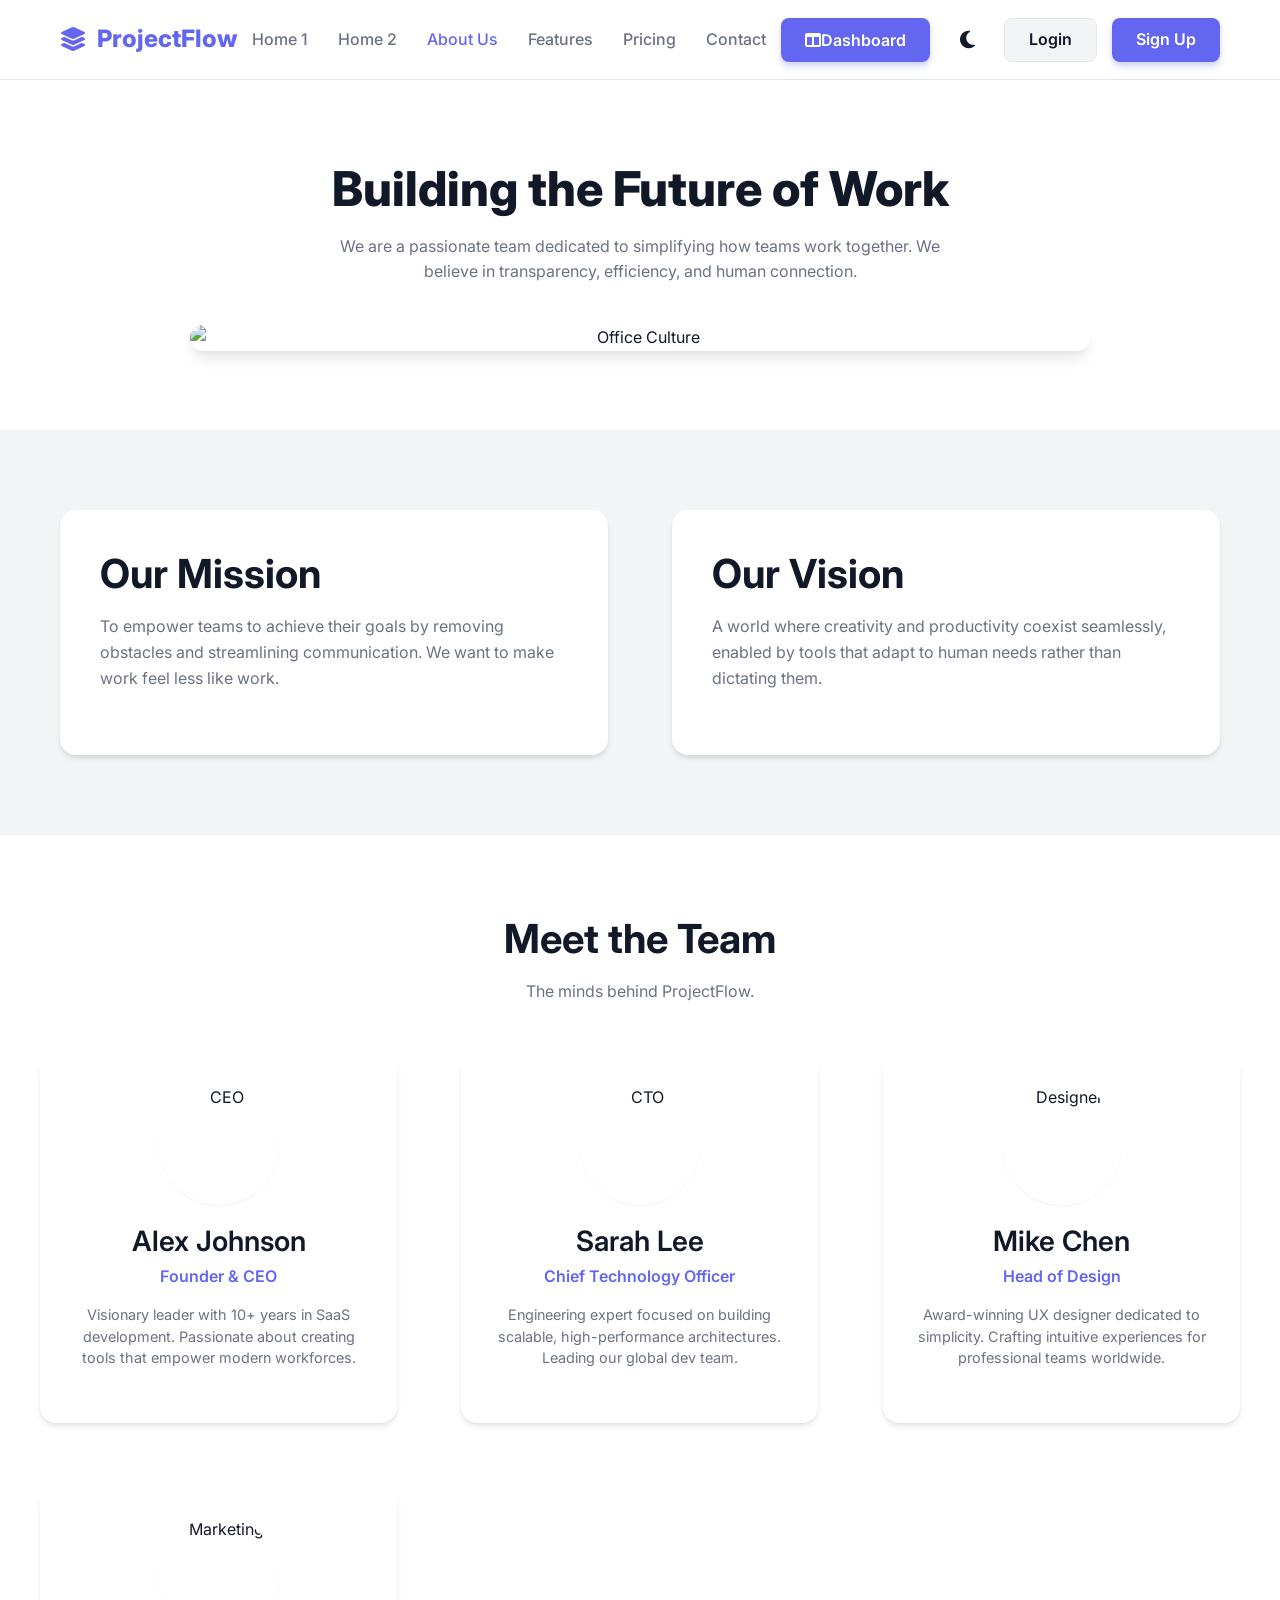
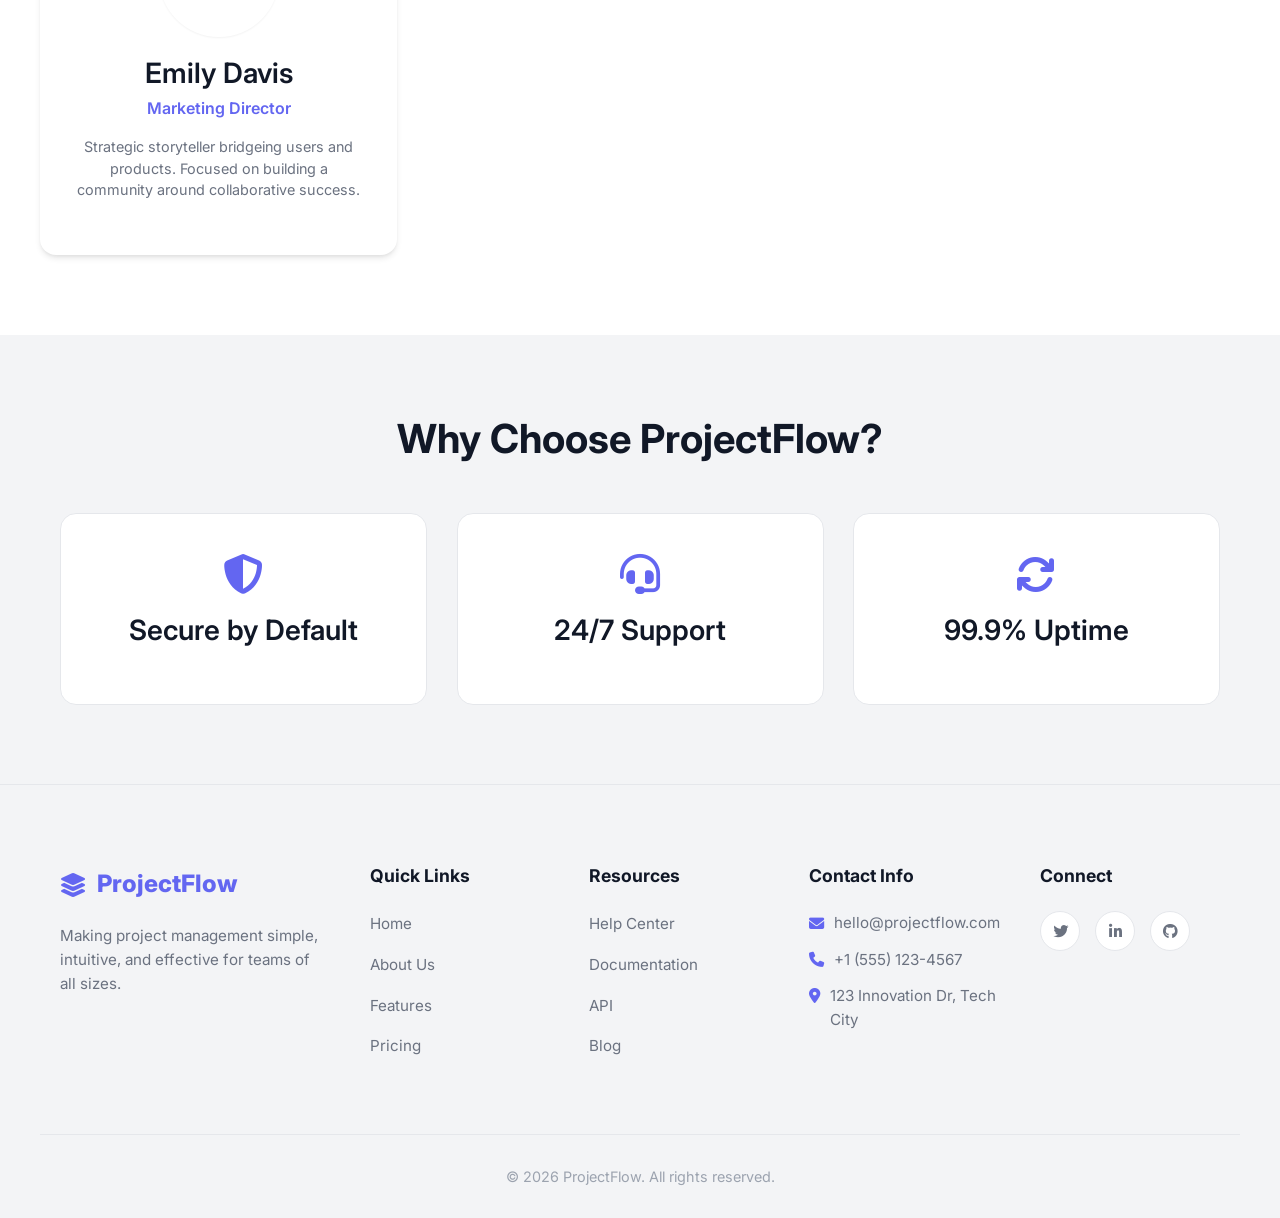
==== commit 525322a3: "correction" ====
--- a/about.html
+++ b/about.html
@@ -64,7 +64,7 @@
 
     <!-- Mission & Vision -->
     <section class="section-padding" style="background-color: var(--bg-surface);">
-        <div class="container grid gap-3" style="grid-template-columns: repeat(auto-fit, minmax(280px, 1fr));">
+        <div class="container grid about-grid gap-3">
             <div class="about-card reveal-left">
                 <h2>Our Mission</h2>
                 <p>To empower teams to achieve their goals by removing obstacles and streamlining communication. We want
@@ -79,12 +79,12 @@
     </section>
 
     <!-- Team Section -->
-    <section class="section-padding container">
+    <section id="team-section" class="section-padding container">
         <div class="text-center" style="margin-bottom: 50px;">
             <h2>Meet the Team</h2>
             <p>The minds behind ProjectFlow.</p>
         </div>
-        <div class="grid gap-3" style="grid-template-columns: repeat(auto-fit, minmax(280px, 1fr));">
+        <div class="grid about-grid gap-3">
             <!-- Alex -->
             <div class="team-card reveal-up reveal-delay-1">
                 <img src="https://images.unsplash.com/photo-1507003211169-0a1dd7228f2d?auto=format&fit=crop&q=80&w=300"
--- a/assets/css/style.css
+++ b/assets/css/style.css
@@ -75,6 +75,7 @@
 body {
     overflow-x: hidden;
     width: 100%;
+    position: relative;
 }
 
 body {
@@ -107,12 +108,12 @@
     max-width: 1200px;
     margin: 0 auto;
     padding: 0 20px;
+    width: 100%;
+    box-sizing: border-box;
 }
 
 .section-padding {
     padding: 80px 0;
-    overflow: hidden;
-    /* Prevents reveal animations from causing horizontal scroll */
 }
 
 .text-center {
@@ -133,6 +134,8 @@
 
 .grid {
     display: grid;
+    width: 100%;
+    box-sizing: border-box;
 }
 
 .contact-layout {
@@ -468,6 +471,9 @@
     height: 100%;
     display: flex;
     flex-direction: column;
+    width: 100%;
+    box-sizing: border-box;
+    max-width: 100%;
 }
 
 .kanban-header {
@@ -535,6 +541,9 @@
     border: 1px solid var(--border-color);
     transition: all var(--transition-speed);
     text-align: center;
+    width: 100%;
+    box-sizing: border-box;
+    max-width: 100%;
 }
 
 .feature-card:hover {
@@ -574,6 +583,9 @@
     text-align: center;
     transition: all var(--transition-speed);
     position: relative;
+    width: 100%;
+    box-sizing: border-box;
+    max-width: 100%;
 }
 
 .pricing-card.popular {
@@ -1017,6 +1029,60 @@
     }
 }
 
+/* --- ROOT LEVEL RESPONSIVE OVERRIDES --- */
+
+/* Tablet Grid Override (768px to 1024px) */
+@media (min-width: 768px) and (max-width: 1024px) {
+
+    /* Force 2-column grid for About & Team sections */
+    .about-grid,
+    #team-section .about-grid {
+        display: grid !important;
+        grid-template-columns: repeat(2, 1fr) !important;
+        gap: 20px !important;
+        justify-content: center;
+        width: 100%;
+    }
+
+    /* Strict Card Sizing for Tablet 2-Column Layout */
+    .team-card,
+    #team-section .team-card {
+        width: 100% !important;
+        max-width: 340px !important;
+        /* Prevents overlap on 768px screens */
+        margin: 0 auto !important;
+        padding: 25px !important;
+    }
+
+    #team-section {
+        padding-left: 10px;
+        padding-right: 10px;
+    }
+}
+
+/* Desktop Grid Override (1025px+) */
+@media (min-width: 1025px) {
+
+    /* Mission & Vision - Always 2 columns side-by-side */
+    .grid.about-grid {
+        grid-template-columns: repeat(2, 1fr) !important;
+        align-items: stretch;
+    }
+
+    /* Team Section - Always 3 columns */
+    #team-section .about-grid {
+        grid-template-columns: repeat(3, 1fr) !important;
+    }
+
+    /* Enhance card layout on desktop */
+    .about-card {
+        height: 100%;
+        display: flex;
+        flex-direction: column;
+        justify-content: center;
+    }
+}
+
 @media (max-width: 768px) {
     .nav-menu {
         gap: 15px;
@@ -1071,7 +1137,11 @@
         margin-bottom: 40px;
     }
 
-    .kanban-board {
+    .kanban-board,
+    .dashboard-stats,
+    .dashboard-stats-admin,
+    .features-grid,
+    .pricing-grid {
         grid-template-columns: 1fr;
     }
 
@@ -1079,9 +1149,86 @@
         grid-template-columns: 1fr;
     }
 
-    .dashboard-stats,
-    .dashboard-stats-admin {
+    .pricing-card.popular {
+        transform: none;
+    }
+
+    /* Universal Card Containment */
+    .reveal-left,
+    .reveal-right {
+        transform: translateY(20px);
+        /* Convert horizontal animation to vertical on mobile to prevent clipping */
+    }
+
+    .about-grid {
         grid-template-columns: 1fr;
+        gap: 1.5rem;
+        width: 100%;
+        margin: 0 auto;
+    }
+
+
+
+
+
+
+
+    #team-section .text-center h2 {
+        font-size: 1.8rem !important;
+        margin-bottom: 0.5rem !important;
+    }
+
+    #team-section .text-center p {
+        font-size: 0.95rem !important;
+        margin-bottom: 30px !important;
+    }
+
+    /* Extra spacing for Team Section on Mobile/Tablet */
+    #team-section {
+        padding-bottom: 80px !important;
+        margin-bottom: 20px !important;
+    }
+
+    .team-card {
+        padding: 20px !important;
+        max-width: 400px !important;
+        /* Slightly more compact */
+        margin: 0 auto !important;
+    }
+
+    .feature-card,
+    .pricing-card,
+    .about-card,
+    .team-card,
+    .kanban-col,
+    .auth-card {
+        width: 100% !important;
+        max-width: 100% !important;
+        box-sizing: border-box !important;
+        padding: 20px !important;
+        overflow: visible;
+        /* Ensure shadows aren't cut */
+    }
+
+    .team-card img {
+        width: 100px !important;
+        height: 100px !important;
+        margin-bottom: 15px !important;
+    }
+
+    .team-card h3 {
+        font-size: 1.25rem !important;
+        margin-bottom: 5px !important;
+    }
+
+    .team-card .role {
+        font-size: 0.9rem !important;
+        margin-bottom: 10px !important;
+    }
+
+    .team-card .bio {
+        font-size: 0.85rem !important;
+        line-height: 1.5 !important;
     }
 
     /* Home 2 Feature Section Centering */
@@ -1168,7 +1315,12 @@
 
 @media (max-width: 480px) {
     .team-card {
-        padding: 20px;
+        padding: 15px !important;
+    }
+
+    .team-card img {
+        width: 80px !important;
+        height: 80px !important;
     }
 }
 
@@ -1409,12 +1561,56 @@
         gap: 1rem;
     }
 
+    .container {
+        padding: 0 15px !important;
+    }
+
     .grid {
         grid-template-columns: 1fr !important;
-    }
-
-    .feature-card {
-        padding: 25px;
+        display: flex !important;
+        flex-direction: column !important;
+        align-items: center !important;
+        gap: 1.5rem !important;
+    }
+
+    .feature-card,
+    .pricing-card,
+    .about-card,
+    .team-card {
+        padding: 15px !important;
+        width: 100% !important;
+        max-width: 320px !important;
+        /* Safety max-width for very small phones */
+        margin: 0 auto !important;
+    }
+
+    .team-card img {
+        width: 70px !important;
+        height: 70px !important;
+        margin-bottom: 10px !important;
+    }
+
+    .team-card h3 {
+        font-size: 1.1rem !important;
+    }
+
+    .team-card .role {
+        font-size: 0.85rem !important;
+    }
+
+    .team-card .bio {
+        font-size: 0.8rem !important;
+        line-height: 1.3 !important;
+    }
+
+    .kanban-col {
+        padding: 15px;
+    }
+
+    .pricing-card.popular {
+        transform: none;
+        /* Scale causes overflow on small screens */
+        border: 2px solid var(--primary-color);
     }
 
     .checkbox-group span {
@@ -1473,7 +1669,7 @@
 
 .reveal-left {
     opacity: 0;
-    transform: translateX(-50px);
+    transform: translateX(-30px);
     transition: all 0.8s ease-out;
 }
 
@@ -1484,7 +1680,7 @@
 
 .reveal-right {
     opacity: 0;
-    transform: translateX(50px);
+    transform: translateX(30px);
     transition: all 0.8s ease-out;
 }
 
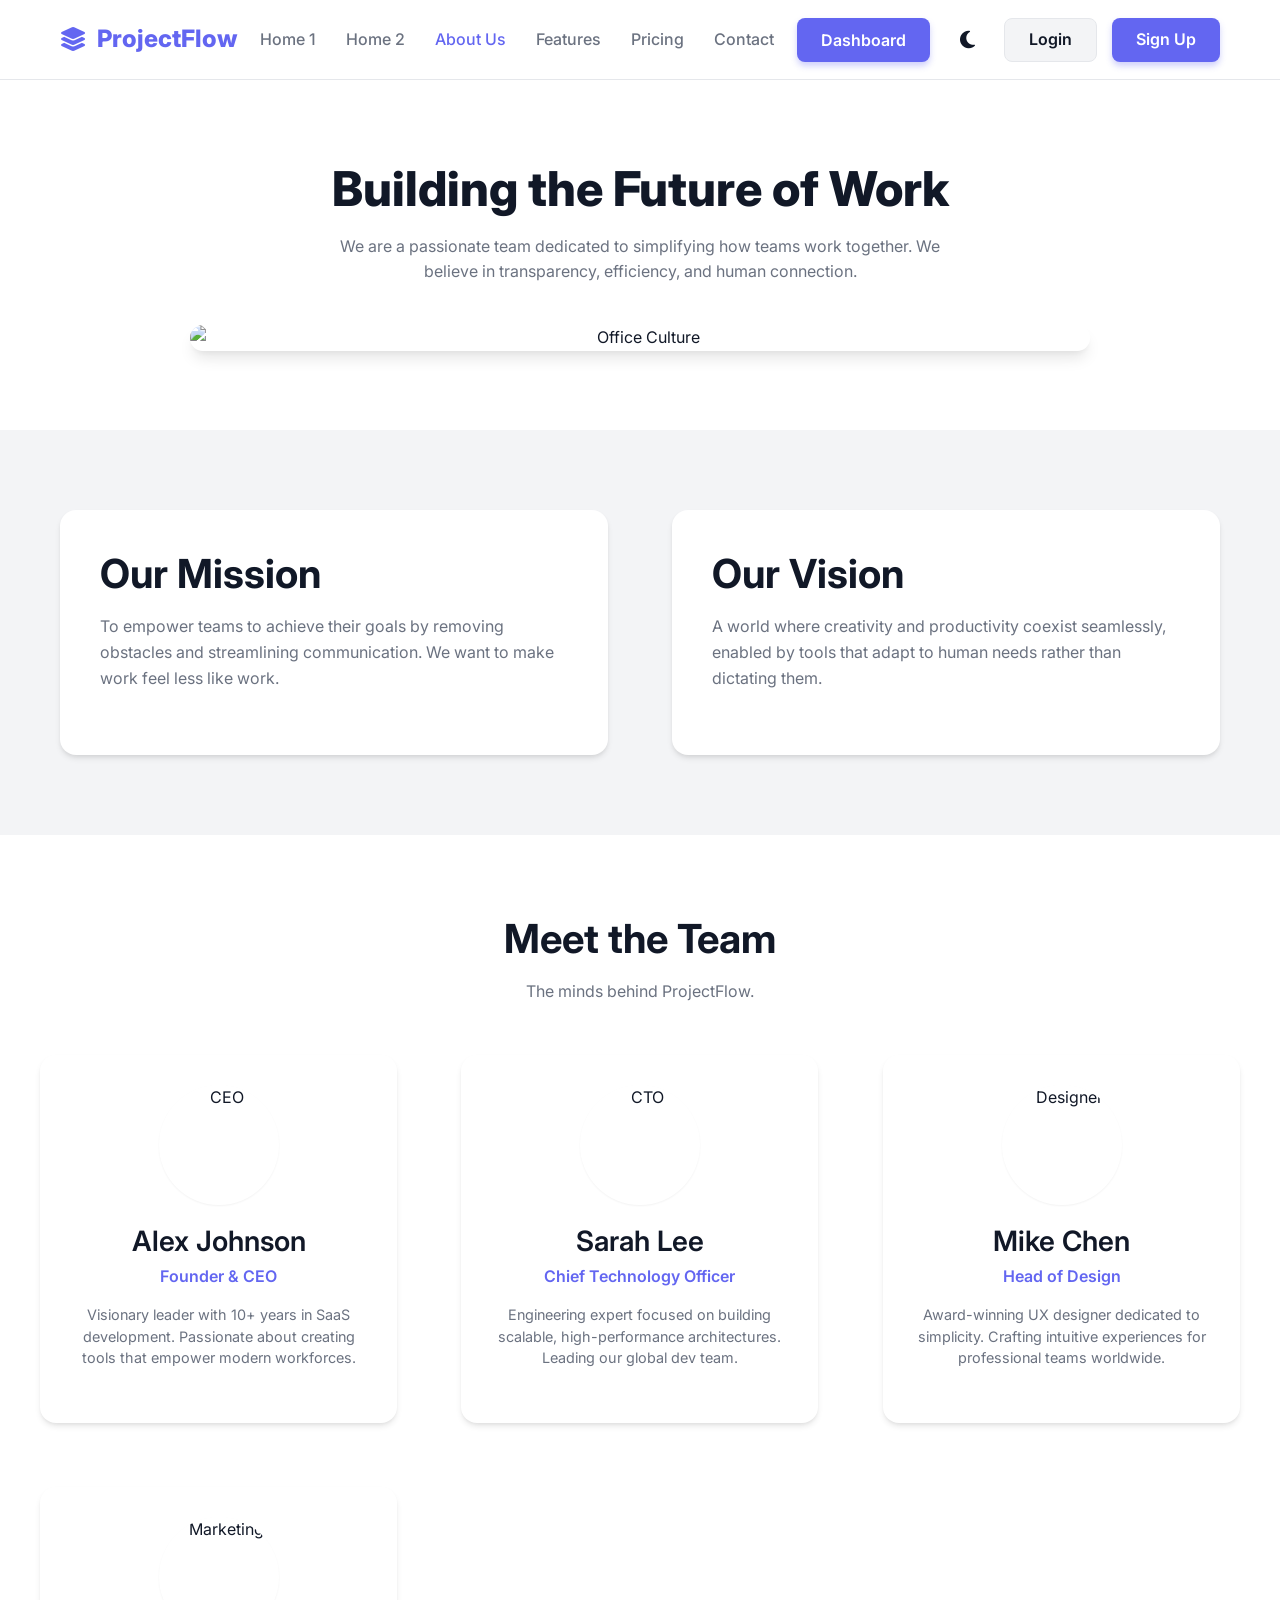
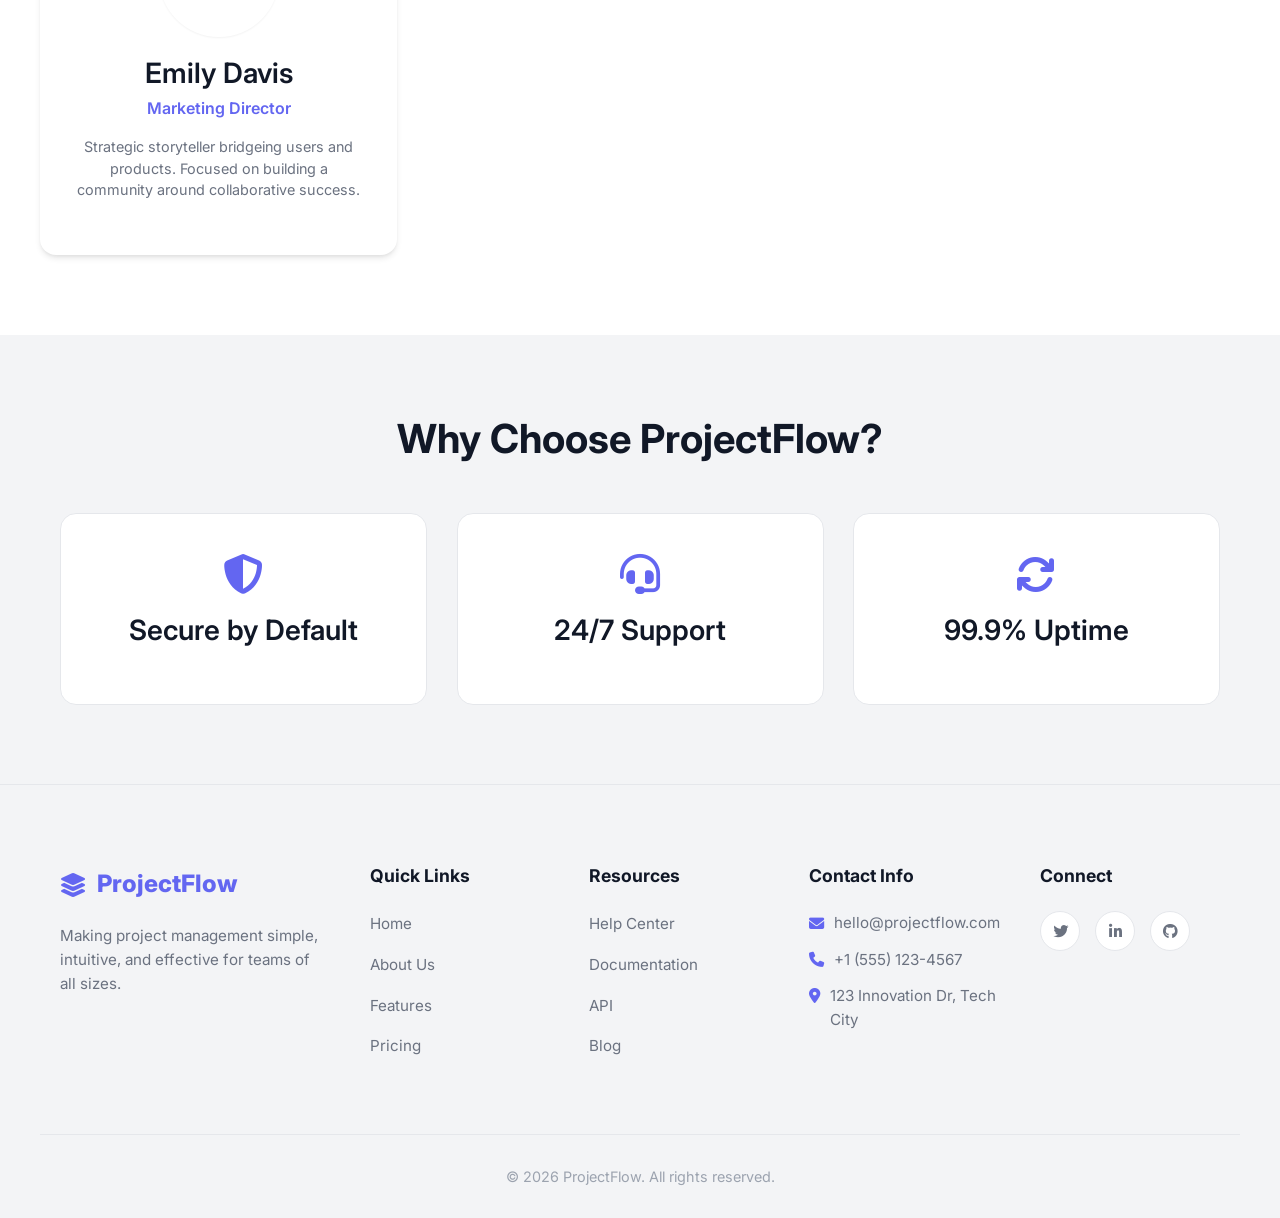
==== commit 5dfe6c4b: "changes" ====
--- a/about.html
+++ b/about.html
@@ -36,7 +36,7 @@
             <div class="nav-right">
                 <div class="dropdown">
                     <button class="btn btn-primary dashboard-btn">
-                        <i class="fas fa-columns"></i> Dashboard
+                        Dashboard
                     </button>
                     <div class="dropdown-menu">
                         <a href="user-dashboard.html" class="dropdown-item">User Dashboard</a>
--- a/assets/css/style.css
+++ b/assets/css/style.css
@@ -1783,4 +1783,120 @@
         justify-content: center;
         gap: 15px;
     }
+}
+
+/* --- FIXES FOR USER REQUESTS --- */
+
+/* 1 & 2: Home & Pricing Mobile Spacing Fixes */
+@media (max-width: 768px) {
+
+    /* Home Page CTA - convert to card layout on mobile for better spacing/boundaries */
+    .cta-content-card {
+        background-color: var(--bg-card);
+        padding: 40px 20px;
+        border-radius: 20px;
+        box-shadow: var(--shadow-md);
+        margin-bottom: 20px;
+        /* Ensure it doesn't touch the footer */
+    }
+
+    /* Ensure section has enough padding to accommodate the card's margin/shadow */
+    .home-cta {
+        padding-bottom: 60px !important;
+        padding-top: 40px !important;
+    }
+
+    /* Restore spacing inside Pricing CTA box (below button) and below the card */
+    .pricing-cta-box {
+        padding-bottom: 60px !important;
+        margin-bottom: 80px;
+    }
+}
+
+/* 3: Contact Page Icons - Fix alignment on Tablet & Mobile */
+@media (max-width: 1024px) {
+    .contact-info-row {
+        flex-direction: row !important;
+        align-items: center !important;
+        justify-content: flex-start !important;
+        text-align: left !important;
+    }
+
+    /* Ensure text alignment within the row is left, overriding any center alignments */
+    .contact-info-row>div:not(.contact-icon-box) {
+        text-align: left !important;
+        align-items: flex-start !important;
+    }
+
+    /* Force the icon box to stay circular and centered */
+    .contact-icon-box {
+        display: flex !important;
+        align-items: center !important;
+        justify-content: center !important;
+        flex-shrink: 0 !important;
+        width: 50px !important;
+        height: 50px !important;
+        border-radius: 50% !important;
+    }
+}
+
+/* 4: Contact Page Button - Reduce size on Tablet & Desktop (All non-mobile) */
+@media (min-width: 768px) {
+    .contact-submit-btn {
+        width: auto !important;
+        min-width: 180px;
+        padding-left: 30px;
+        padding-right: 30px;
+        display: block !important;
+        margin: 0 auto !important;
+    }
+}
+
+/* 5: Global Mobile Spacing & Layout Safety */
+@media (max-width: 768px) {
+
+    /* Global container padding increase to prevent edge-touching */
+    .container {
+        padding-left: 24px !important;
+        padding-right: 24px !important;
+    }
+
+    /* Standardize section vertical spacing for mobile */
+    .section-padding {
+        padding-top: 60px !important;
+        padding-bottom: 60px !important;
+    }
+
+    /* Ensure Hero section has enough top clearance */
+    .hero {
+        padding-top: 140px;
+        /* Increased from 120px to prevent header overlap */
+    }
+
+    /* Safety constraint for full-width cards on small screens */
+    .feature-card,
+    .pricing-card,
+    .about-card,
+    .team-card,
+    .auth-card,
+    .kanban-col {
+        max-width: 100% !important;
+        margin-left: 0 !important;
+        margin-right: 0 !important;
+        /* Ensure they fill the available specific container width (minus padding) */
+    }
+
+    /* Add breathing room for stacked full-width buttons */
+    .btn {
+        margin-bottom: 8px;
+    }
+
+    .btn:last-child {
+        margin-bottom: 0;
+    }
+
+    /* Reset margin for inline buttons (like in hero) if they are side-by-side */
+    .hero-cta .btn {
+        margin-bottom: 0;
+    }
 }
